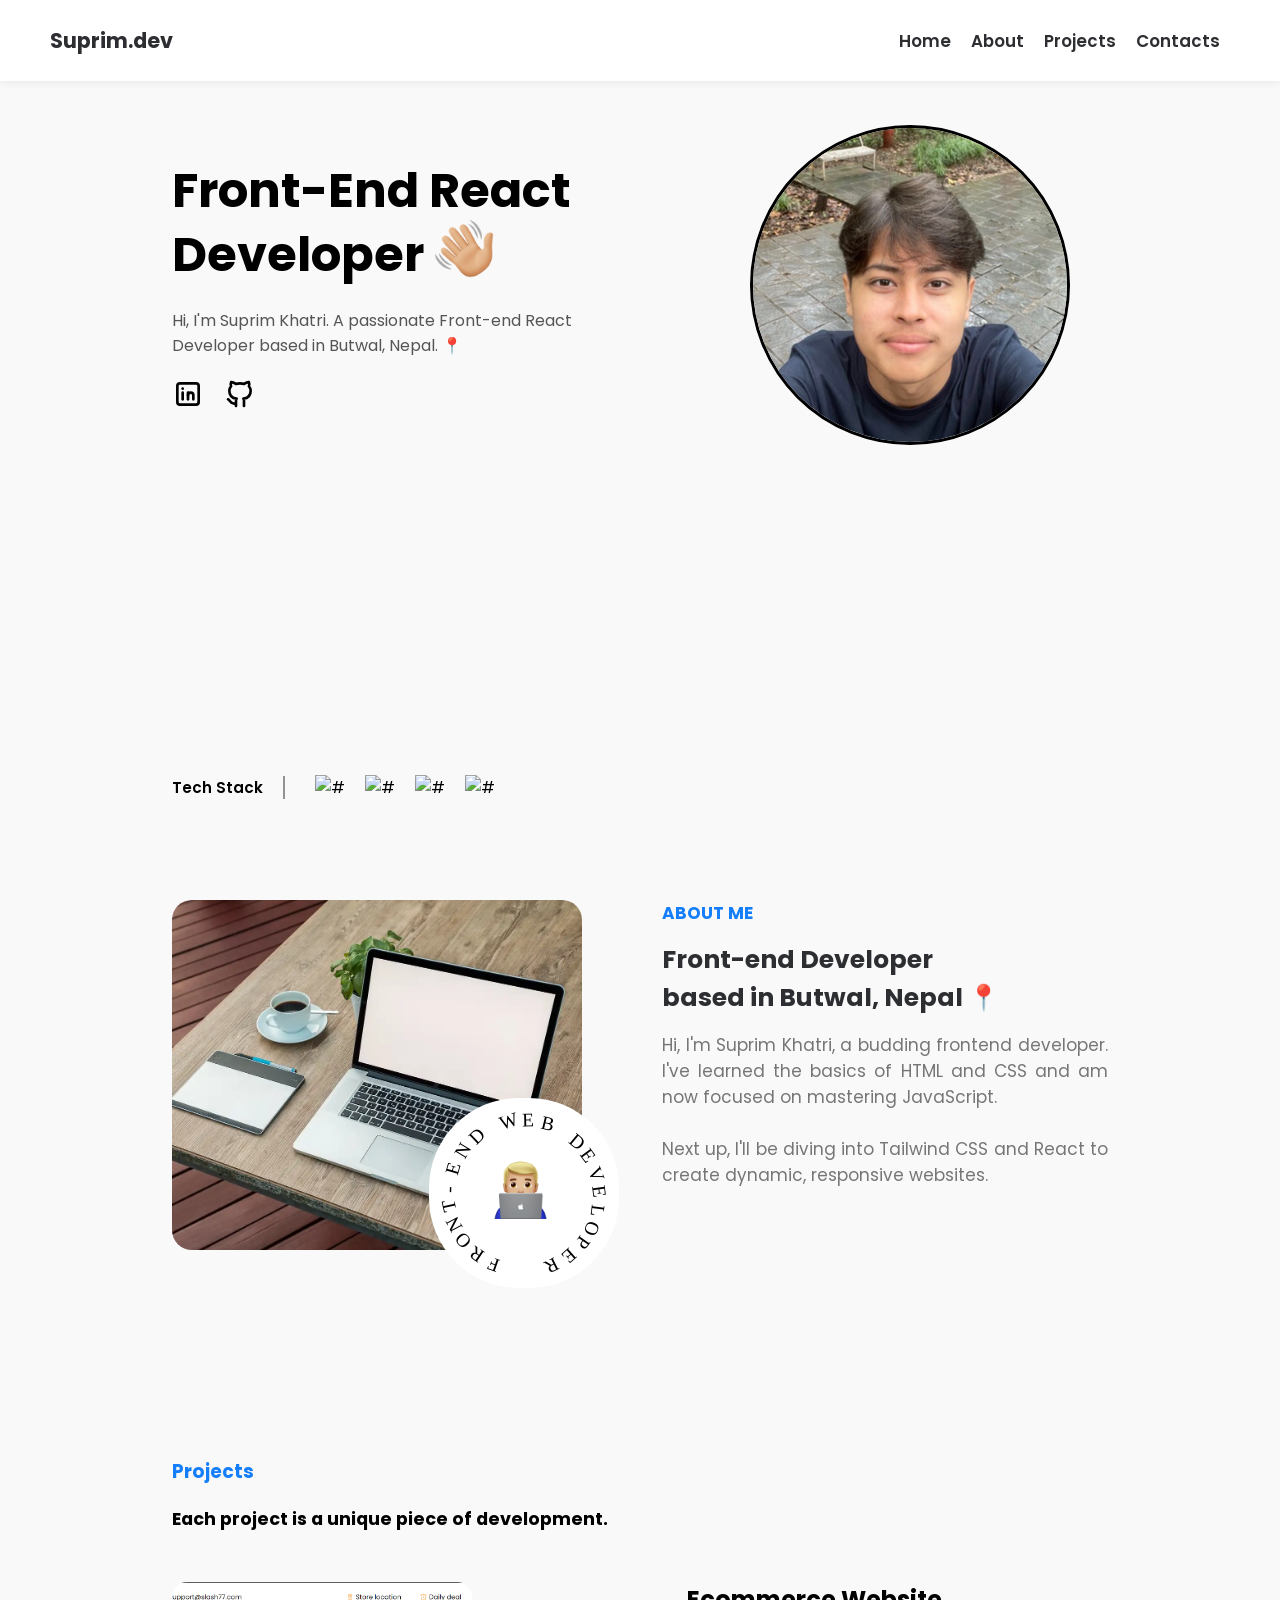
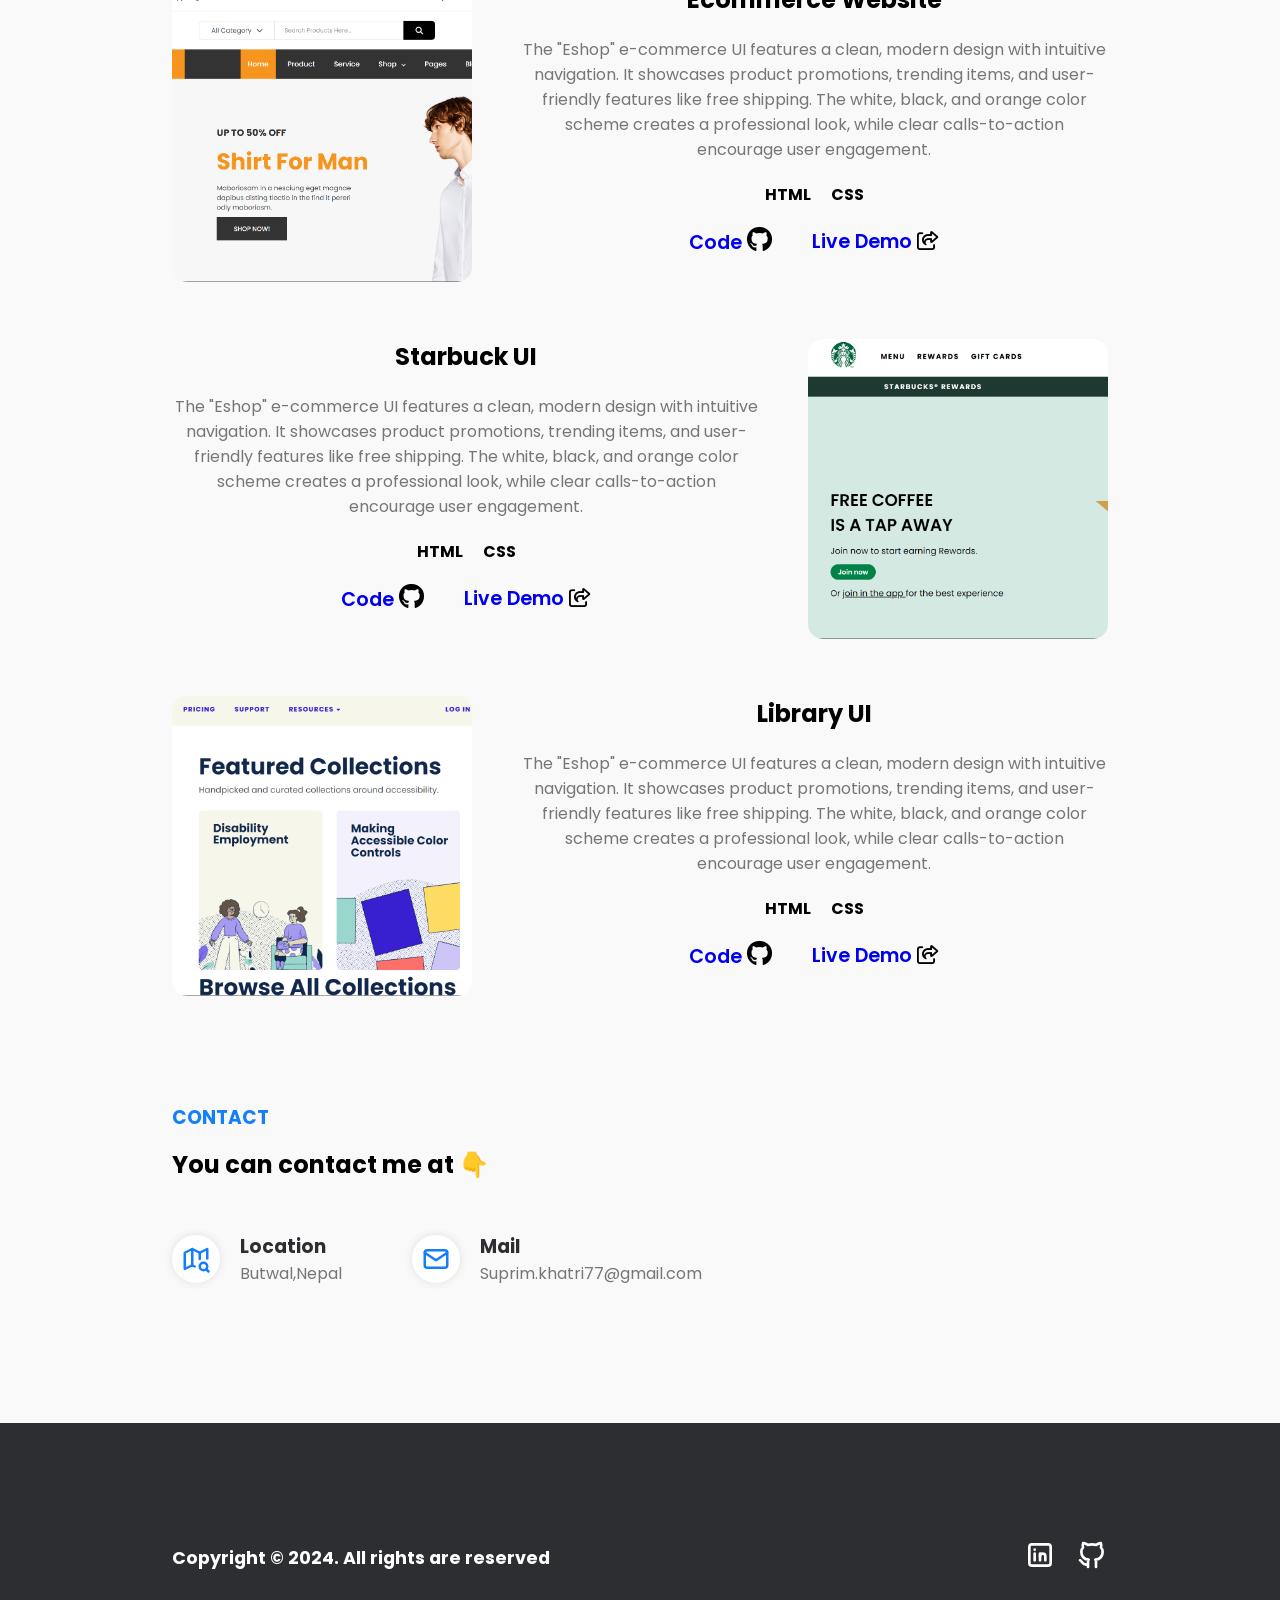
==== index.html @ e28377f9 "commit" ====
<!DOCTYPE html>
<html lang="en">
<head>
    <meta charset="UTF-8">
    <meta name="viewport" content="width=device-width, initial-scale=1.0">
    <title>Suprim Khatri | Frontend Developer</title>
    <link rel="stylesheet" href="style.css">
    <link rel="stylesheet" href="https://cdnjs.cloudflare.com/ajax/libs/font-awesome/6.6.0/css/all.min.css" integrity="sha512-Kc323vGBEqzTmouAECnVceyQqyqdsSiqLQISBL29aUW4U/M7pSPA/gEUZQqv1cwx4OnYxTxve5UMg5GT6L4JJg==" crossorigin="anonymous" referrerpolicy="no-referrer" />
</head>
<body>
    <div class="preloader">
        <div class="spinner"></div>
    </div>
    <!-- header section -->
    <header>
        <div class="header-content">
        <div class="left-side">
            <a href="#" class="logo">Suprim.dev</a>
        </div>
        <div class="right-side">
            <ul>
                <li><a href="#">Home</a></li>
                <li><a href="#about-sec">About</a></li>
                <li><a href="#projects">Projects</a></li>
                <li><a href="#">Contacts</a></li>
                <li><a href="#"><i class="fa-solid fa-bars menu-icon"></i></a></li>
            </ul>
        </div>
        </div>
    </header>
    <!-- hero section -->
     <section class="hero">
        <div class="container">
        <div class="hero-content">
        <div class="hero-left">
            <span>
            <h1>Front-End React <br> Developer <img src="images/waving.1bae5fcfb51082b5c2b4.png" alt="waving-hand" height="60px" width="60px"></h1>
            </span>
            <p>Hi, I'm Suprim Khatri. A passionate Front-end React Developer based in Butwal, Nepal. 📍</p>
            <div class="social-links">
                <ul>
                    <li><a href="https://www.linkedin.com/in/suprim-khatri77/" target="_blank"><svg xmlns="http://www.w3.org/2000/svg" width="32" height="32" viewBox="0 0 24 24" fill="none" stroke="currentColor" stroke-width="2" stroke-linecap="round" stroke-linejoin="round" class="tabler-icon tabler-icon-brand-linkedin"><path d="M4 4m0 2a2 2 0 0 1 2 -2h12a2 2 0 0 1 2 2v12a2 2 0 0 1 -2 2h-12a2 2 0 0 1 -2 -2z"></path><path d="M8 11l0 5"></path><path d="M8 8l0 .01"></path><path d="M12 16l0 -5"></path><path d="M16 16v-3a2 2 0 0 0 -4 0"></path></svg></a></li>
                    <li><a href="https://github.com/SuprimKhatri77" target="_blank"><svg xmlns="http://www.w3.org/2000/svg" width="32" height="32" viewBox="0 0 24 24" fill="none" stroke="currentColor" stroke-width="2" stroke-linecap="round" stroke-linejoin="round" class="tabler-icon tabler-icon-brand-github"><path d="M9 19c-4.3 1.4 -4.3 -2.5 -6 -3m12 5v-3.5c0 -1 .1 -1.4 -.5 -2c2.8 -.3 5.5 -1.4 5.5 -6a4.6 4.6 0 0 0 -1.3 -3.2a4.2 4.2 0 0 0 -.1 -3.2s-1.1 -.3 -3.5 1.3a12.3 12.3 0 0 0 -6.2 0c-2.4 -1.6 -3.5 -1.3 -3.5 -1.3a4.2 4.2 0 0 0 -.1 3.2a4.6 4.6 0 0 0 -1.3 3.2c0 4.6 2.7 5.7 5.5 6c-.6 .6 -.6 1.2 -.5 2v3.5"></path></svg></a></li>
                </ul>
            </div>
        </div>
        <p><img src="images/IMG_4698.PNG" alt="profile-image" height="320px" width="320px" class="profile-img"></p>
        </div>
        <div class="skills">
           <p>Tech Stack</p>
           <div class="tech-skills">
            <ul>
                <li><img src="https://skillicons.dev/icons?i=html,css" alt="#"></li>
                <li><img src="https://skillicons.dev/icons?i=js,ts" alt="#"></li>
                <li><img src="https://skillicons.dev/icons?i=react,next" alt="#"></li>
                <li><img src="https://skillicons.dev/icons?i=tailwind,scss" alt="#"></li>
            </ul>
           </div>
        </div>
        </div>
     </section>

     <!-- about me -->
      <section class="about-me" id="about-sec">
        <div class="container2">
            <div class="about-me-content">
        <div class="image-left">
            <img src="images/working-emoji.c5325f52b5be329995a5.png" alt="working-img" height="60px" width="60px" class="working-img">
            <img src="images/about-img.62b47e7f183d4b4e9feb.webp" alt="about" height="350px" width="410px" class="about-img">
            <span>
                <img src="images/text2.3d5aa6ba2d0632bb4e0572631c3f9dc2.svg" alt="text" height="190px" width="190px" class="text-img">
            </span>
        </div>
        <div class="text-left">
            <p class="text-about">About me</p>
            <h2 class="intro-head">Front-end Developer <br> based in Butwal, Nepal 📍</h2>
            <p class="about-me-para">Hi, I'm Suprim Khatri, a budding frontend developer. I've learned the basics of HTML and CSS and am now focused on mastering JavaScript.<br><br> Next up, I'll be diving into Tailwind CSS and React to create dynamic, responsive websites.</p>
        </div>
        </div>
        </div>
      </section>
<!-- projects section -->
      <section class="projects-section" id="projects">
        <div class="container">
            <h3 class="projects-head">Projects</h3>
            <p class="projects-head-desc">Each project is a unique piece of development.</p>
            <div class="project-container">
            <div class="project-content">
                <div class="project-image">
                    <img src="project-images/project1.png" alt="project1" height="300px" width="300px">
                </div>
                <div class="project-desc">
                    <h2>Ecommerce Website</h2>
                    <p>The "Eshop" e-commerce UI features a clean, modern design with intuitive navigation. It showcases product promotions, trending items, and user-friendly features like free shipping. The white, black, and orange color scheme creates a professional look, while clear calls-to-action encourage user engagement.</p>
                    <div class="made-with">
                        <ul>
                            <li>Html</li>
                            <li>Css</li>
                        </ul>
                    </div>

                    <div class="code-demo">
                        <ul>
                            <li><a href="https://github.com/SuprimKhatri77/Ecommerce-UI-Project" target="_blank">Code<i class="fa-brands fa-github"></i></a></li>
                            <li><a href="https://suprimkhatri77.github.io/Ecommerce-UI-Project/" target="_blank">Live Demo<i class="fa-regular fa-share-from-square share-icon"></i></a></li>
                        </ul>
                    </div>
                </div>
            </div>
            <div class="project-content">
                <div class="project-desc">
                    <h2>Starbuck UI</h2>
                    <p>The "Eshop" e-commerce UI features a clean, modern design with intuitive navigation. It showcases product promotions, trending items, and user-friendly features like free shipping. The white, black, and orange color scheme creates a professional look, while clear calls-to-action encourage user engagement.</p>
                    <div class="made-with">
                        <ul>
                            <li>Html</li>
                            <li>Css</li>
                        </ul>
                    </div>
                    
                    <div class="code-demo">
                        <ul>
                            <li><a href="https://github.com/SuprimKhatri77/Starbucks-clone" target="_blank">Code<i class="fa-brands fa-github"></i></a></li>
                            <li><a href="https://suprimkhatri77.github.io/Starbucks-clone/" target="_blank">Live Demo<i class="fa-regular fa-share-from-square share-icon"></i></a></li>
                        </ul>
                    </div>
                </div>
                <div class="project-image">
                    <img src="project-images/project2.png" alt="project1" height="300px" width="300px" style="object-position: left;">
                </div>
            </div>
            <div class="project-content">
                <div class="project-image">
                    <img src="project-images/project3.png" alt="project1" height="300px" width="300px">
                </div>
                <div class="project-desc">
                    <h2>Library UI</h2>
                    <p>The "Eshop" e-commerce UI features a clean, modern design with intuitive navigation. It showcases product promotions, trending items, and user-friendly features like free shipping. The white, black, and orange color scheme creates a professional look, while clear calls-to-action encourage user engagement.</p>
                    <div class="made-with">
                        <ul>
                            <li>Html</li>
                            <li>Css</li>
                        </ul>
                    </div>

                    <div class="code-demo">
                        <ul>
                            <li><a href="https://github.com/SuprimKhatri77/Project-Library--Using-HTML-and-CSS-only" target="_blank">Code<i class="fa-brands fa-github"></i></a></li>
                            <li><a href="https://suprimkhatri77.github.io/Project-Library--Using-HTML-and-CSS-only/" target="_blank">Live Demo<i class="fa-regular fa-share-from-square share-icon"></i></a></li>
                        </ul>
                    </div>
                </div>
            </div>
            </div>
        </div>
      </section>
      <!-- contact section -->
       <section class="contact-section">
        <div class="container contact-container">
            <h3 style="color: #147efb; padding-bottom: 15px;">CONTACT</h3>
            <p>You can contact me at 👇</p>
            <div class="contact-options">
                <div class="location-side">
                    <span>
                    <svg xmlns="http://www.w3.org/2000/svg" width="30" height="30" viewBox="0 0 24 24" fill="none" stroke="#147efb" stroke-width="2" stroke-linecap="round" stroke-linejoin="round" class="tabler-icon tabler-icon-map-search"><path d="M11 18l-2 -1l-6 3v-13l6 -3l6 3l6 -3v7.5"></path><path d="M9 4v13"></path><path d="M15 7v5"></path><path d="M18 18m-3 0a3 3 0 1 0 6 0a3 3 0 1 0 -6 0"></path><path d="M20.2 20.2l1.8 1.8"></path></svg>
                    </span>
                    <div class="location-desc">
                        <h3 style="color:#2d2e32">Location</h3>
                        <p class="location">Butwal,Nepal</p>
                    </div>
                </div>
                <div class="mail-side">
                    <span>
                    <svg xmlns="http://www.w3.org/2000/svg" width="30" height="30" viewBox="0 0 24 24" fill="none" stroke="#147efb" stroke-width="2" stroke-linecap="round" stroke-linejoin="round" class="tabler-icon tabler-icon-mail"><path d="M3 7a2 2 0 0 1 2 -2h14a2 2 0 0 1 2 2v10a2 2 0 0 1 -2 2h-14a2 2 0 0 1 -2 -2v-10z"></path><path d="M3 7l9 6l9 -6"></path></svg>
                    </span>
                    <div class="mail-desc">
                        <h3 style="color:#2d2e32">Mail</h3>
                        <p class="mail">Suprim.khatri77@gmail.com</p>
                    </div>
                </div>
            </div>
        </div>
       </section>
       <!-- footer -->
        <footer>
            <div class="conatiner3">
                <div class="footer-container">
            <div class="left-footer">
                Copyright © 2024. All rights are reserved
            </div>
            <div class="right-footer">
                <ul>
                    <li><a href="https://www.linkedin.com/in/suprim-khatri77/" target="_blank"><svg xmlns="http://www.w3.org/2000/svg" width="32" height="32" viewBox="0 0 24 24" fill="none" stroke="white" stroke-width="2" stroke-linecap="round" stroke-linejoin="round" class="tabler-icon tabler-icon-brand-linkedin"><path d="M4 4m0 2a2 2 0 0 1 2 -2h12a2 2 0 0 1 2 2v12a2 2 0 0 1 -2 2h-12a2 2 0 0 1 -2 -2z"></path><path d="M8 11l0 5"></path><path d="M8 8l0 .01"></path><path d="M12 16l0 -5"></path><path d="M16 16v-3a2 2 0 0 0 -4 0"></path></svg></a></li>
                    <li><a href="https://github.com/SuprimKhatri77" target="_blank"><svg xmlns="http://www.w3.org/2000/svg" width="32" height="32" viewBox="0 0 24 24" fill="none" stroke="white" stroke-width="2" stroke-linecap="round" stroke-linejoin="round" class="tabler-icon tabler-icon-brand-github"><path d="M9 19c-4.3 1.4 -4.3 -2.5 -6 -3m12 5v-3.5c0 -1 .1 -1.4 -.5 -2c2.8 -.3 5.5 -1.4 5.5 -6a4.6 4.6 0 0 0 -1.3 -3.2a4.2 4.2 0 0 0 -.1 -3.2s-1.1 -.3 -3.5 1.3a12.3 12.3 0 0 0 -6.2 0c-2.4 -1.6 -3.5 -1.3 -3.5 -1.3a4.2 4.2 0 0 0 -.1 3.2a4.6 4.6 0 0 0 -1.3 3.2c0 4.6 2.7 5.7 5.5 6c-.6 .6 -.6 1.2 -.5 2v3.5"></path></svg></a></li>
                </ul>
            </div>
            </div>
            </div>
        </footer>
</body>
</html>
---- style.css ----
@import url('https://fonts.googleapis.com/css2?family=Poppins:ital,wght@0,100;0,200;0,300;0,400;0,500;0,600;0,700;0,800;0,900;1,100;1,200;1,300;1,400;1,500;1,600;1,700;1,800;1,900&display=swap');

*{
    margin: 0;
    padding: 0;
    box-sizing: border-box;
}

body{
    font-family: 'Poppins',sans-serif;
    background-color: #f9f9f9;
}
html{
    scroll-behavior: smooth;
}
::-webkit-scrollbar{
    background:lightgrey;
    width:10px;
    /* border-radius: 100px; */
}
::-webkit-scrollbar-thumb{
    background:linear-gradient(#FFFFFF,#6284FF,#FF0000);
    width:5px;
    border-radius: 100px;
}
ul{
    list-style: none;
}

a{
    text-decoration: none;
}
svg , i {
    color:black;
}
/* preloader */
.preloader {
    position: fixed;
    top: 0;
    left: 0;
    width: 100%;
    height: 100%;
    background-color: #f3f3f3;
    display: flex;
    justify-content: center;
    align-items: center;
    z-index: 999999999;
    animation: fadeOut 1s ease 2s forwards;
}

.spinner {
    width: 50px;
    height: 50px;
    border: 5px solid #333;
    border-top: 5px solid #007bff;
    border-radius: 50%;
    animation: spin 1s linear infinite;
}

@keyframes spin {
    0% { transform: rotate(0deg); }
    100% {
         transform: rotate(360deg); 
        }
}

@keyframes fadeOut {
    0% {
         opacity: 1; 
        }
    100% { 
        opacity: 0;
        visibility: hidden; 
    }
}

/* header section */
header{
    width: 100%;
    background-color: #fff;
    box-shadow: 0 0 10px rgba(0, 0, 0, .09);
    position: fixed;
    top:0;
    left:0;
    right:0;
    z-index: 100;
}
.header-content{
    max-width: 1300px;
    width:100%;
    margin: 0 auto;
    display:flex;
    justify-content: space-between;
    align-items: center;
    padding:25px 40px 25px 50px;
}
.left-side .logo{
    font-size: 1.3rem;
    font-weight: 700;
    color:#2d2e32;
}
.right-side ul{
    display: flex;
    gap:20px;
}
.right-side ul li{
    position: relative;
}
.right-side ul li a{
    color:#2d2e32;
    font-size: 1.05rem;
    font-weight: 600;
}

.right-side ul li a::after{
    content: '';
    height:2.5px;
    width:0;
    position: absolute;
    background-color: #28a745;
    bottom:-7px;
    left:50%;
    border-radius: 1000px;
    /* transform-origin: bottom right; */
    transition: width 0.3s ease, left 0.3s ease;
}

.right-side ul li a:hover::after{
    width:100%;
    left:0;
}
.menu-icon{
    font-size: 1.2rem;
    display: none !important;
}

/* hero section */
.container{
    max-width: 1000px;
    margin: 0 auto;
    padding: 0 2rem;
    /* background-color: red; */
    min-height: 100vh;
    position: relative;
}
.hero{
    background-color:#f9f9f9;
}
.hero-content{
    display: flex;
    align-items: center;
    min-height: 36rem;
    gap:8rem;
}
.hero-left{
    display: flex;
    flex-direction: column;
    gap:20px;
}
.hero-left span{
    display: flex;
}
.hero-left h1{
    font-size: 3rem;
    line-height: 4rem;
}
.hero-left img{
    vertical-align: middle;
    position: relative;
    top:-10px;
}
.hero-left p{
    max-width: 450px;
    color:#555;
}
.social-links ul{
    display: flex;
    gap:20px;
}
.social-links ul li a svg{
    transition: all 0.3s ease-in-out;
}

.social-links ul li a:visited{
    color:black;
}

.social-links ul li a svg:hover{
    scale: 1.3;
}
.profile-img{
    border-radius:200px;
    object-fit: cover;
    object-position: center;
    border:3px solid black;
    animation: morph 8s ease-in-out infinite;
    transition: all 1s ease-in-out;
}
@keyframes morph{
0% {
    border-radius: 60% 40% 30% 70% / 60% 30% 70% 40%;
}
50% {
    border-radius: 30% 60% 70% 40% / 50% 60% 30% 60%;
}
100% {
    border-radius: 60% 40% 30% 70% / 60% 30% 70% 40%;
}
}

/* media queries for hero section */
@media (max-width:920px){
    .hero-content{
        flex-direction: column;
        min-height:55rem;
        justify-content: center;
        gap:20px;
        align-items: center;
    }
    .profile-img{
        order: -100;
    }
    .hero-left{
        text-align: center;
        order: 10;
        align-items: center;
    }
    .skills{
        flex-direction: column;
        align-items: center;
        position:  relative !important;
    }

    .skills > p{
        border-right:none !important;
        border-bottom: 2px solid rgba(45, 46, 50, .5);
        padding-right: 0 !important;
        padding-bottom:  10px;
    }

    .tech-skills img {
        align-self: center;
    }
}
@media(max-width:860px){
    .right-side ul li:nth-child(1),.right-side ul li:nth-child(2),.right-side ul li:nth-child(3),.right-side ul li:nth-child(4){
        display: none;
    }
    .right-side ul li i{
        display: flex !important;
    }
}
@media(max-width:400px){
    .profile-img{
        height: 280px;
        width: 280px;
    }
    .hero-left  h1{
        font-size: 2.5rem;
    }
}
@media(max-width:350px){
    .profile-img{
        height: 240px;
        width: 240px;
    }
    .hero-left  h1{
        font-size: 2rem;
    }
}
@media(max-width:350px){
    .profile-img{
        height: 200px;
        width: 200px;
    }
    .hero-left  h1{
        font-size: 1.5rem;
        line-height: 2rem;
    }
}
/* tech stack */
.skills{
    position: absolute;
    bottom:0;
    display: flex;
    align-items: center;
    flex-wrap: wrap;
    gap:30px;
    margin-bottom: 100px;
}
.skills > p{
    font-size:0.95rem;
    font-weight: 600;
    border-right: 2px solid rgba(45, 46, 50, .5);
    padding-right:20px;
    white-space: nowrap;
}
.tech-skills ul{
    display: flex;
    flex-wrap: wrap;
    align-items: center;
    justify-content: center;
    gap:20px;
}
.tech-skills ul li {
    cursor: pointer;
}
.tech-skills ul li img{
    transition:all 0.3s ease-in-out ;
}

.tech-skills ul li img:hover{
    transform: translateY(-15px);
}

/* about me */
.container2{
    max-width: 1000px;
    margin: 0 auto;
    padding: 0 2rem;
    /* background-color: red; */
    /* min-height: 100vh; */
    position: relative;
    padding-bottom: 200px;
}
.about-me-content{
    display: flex;
    gap:80px;
}

.image-left{
    position: relative;
    /* background-color: red; */
}

.working-img{
    position: absolute;
    right:32px;
    bottom:38px;
    z-index: 10;
}

.about-img{
    border-radius: 20px;
    object-fit: cover;
    object-position: right center;
}

.text-img{
    position: absolute;
    right:-37px;
    bottom: -31px;
    background-color: white;
    border-radius: 90px;
    animation: rotate 9s linear infinite;
}

@keyframes rotate{
    to{
        transform: rotate(360deg);
    }
}
.text-left{
    display: flex;
    flex-direction: column;
    gap:15px;
}
.text-about{
    color:#147efb;
    font-size: 17px;
    font-weight: 650;
    text-transform: uppercase;
}

.intro-head{
    color:#2d2e32;
    font-size: 25px;
}

.about-me-para{
    font-size: 17px;
    color:#767676;
    text-align: justify;
}

@media (max-width:895px){
    .about-me-content{
        flex-direction: column;
        align-items: center;
    }

    .text-img{
        left:266px;
    }

    .working-img{
        left:328px;
    }
    .text-left{
        align-items: center;
    }
    .about-me-para{
        text-align: center;
    }
    .intro-head{
        text-align: center;
    }
}

@media(max-width:465px){
    .about-img{
        height: 250px;
        width: 370px;
        flex-shrink: 4;
    }
    .working-img{
      display: none !important;
      right:40000rem;
    }
    .text-img{
        display: none !important;
    }
    .intro-head{
        text-align: center;
    }
}

@media(max-width:415px){
    .about-img{
        height: 300px;
        width: 300px;
    }
    .intro-head{
        text-align: center;
    }
}
@media(max-width:315px){
    .about-img{
        height: 250px;
        width: 250px;
    }
    .intro-head{
        text-align: center;
    }
}
@media(max-width:255px){
    .about-img{
        height: 200px;
        width: 200px;
    }
}

/* projects section */
.project-conatiner{
    display: flex;
    flex-direction: column;
}
.project-content{
    display: flex;
    gap:3rem;
    margin-block: 50px;
}
.projects-head{
    color:#147efb;
}

.projects-head-desc{
    font-weight: 650;
    padding-top: 20px;
    font-size: 1.1rem;
}
.project-image img{
    object-fit: cover;
    object-position: center;
    border-radius: 15px;
}

.project-desc{
    display: flex;
    flex-direction: column;
    align-items: center;
    gap:20px;
}
.project-desc > p{
    text-align: center;
    color:#767676;
}
.project-desc > h2{
    text-align: center;
}

.made-with ul{
    display: flex;
    gap:20px;
    font-weight: 650;
    text-transform: uppercase;
}

.code-demo ul{
    display: flex;
    gap: 40px;
}

.code-demo ul li a:visited{
    color:black;
}

.code-demo ul li{
    font-size:1.2rem;
    font-weight: 600;
}

.code-demo ul li a i{
    /* margin-right: 20px; */
    padding-left: 5px;
    font-size:1.6rem;
}
.code-demo ul li a .share-icon{
    font-size: 1.2rem;
}

@media (max-width:800px){
    .project-content{
        flex-direction: column;
        align-items: center;
    }
    .projects-head,.projects-head-desc{
        text-align: center;
    }
    .project-image{
        order: -1;
    }
}

@media (max-width:360px){
    .project-image > img{
        height: 250px !important;
        width: 250px !important;
    }
}
@media (max-width:315px){
    .project-image > img{
        height: 200px !important;
        width: 200px !important;
    }
}
@media (max-width:215px){
    .project-image > img{
        height: 150px !important;
        width: 150px !important;
    }
}

@media (max-width:325px){
    .code-demo ul{
        flex-direction: column;
        align-items: center;
        gap:30px;
    }
}

/* contact section */
.contact-container{
    margin-top: 100px;
    min-height: 30vh;
}
.contact-container > p{
    font-size:1.5rem;
    font-weight: 650;
}
.contact-options{
    margin-top: 50px;
    display:flex;
    gap:70px;
}


.location-side, .mail-side{
    display: flex;
    align-items: center;
    gap:20px;
}
.location-side > span, .mail-side > span{
    background-color:#fff ;
    box-shadow: 0 0 10px rgba(0, 0, 0, .1);
    border-radius: 50%;
    height:3rem;
    width:3rem;
    justify-content: center;
    display: flex;
    align-items: center;
}
.location, .mail{
    color:#767676;
    transition: color 0.3s ease-in-out;
    cursor: pointer;
}
.location:hover, .mail:hover{
    color: #147efb;
}
@media (max-width:750px){
    .contact-container > h3 , .contact-container >p{
        text-align: center;
    }
    .contact-options{
        flex-direction: column;
    }
    .location-side,.mail-side{
       flex-direction: column;
       text-align: center;
    }
}

/* footer */
footer{
    background-color: #2d2e32;
}

.footer-container{
    max-width: 1000px;
    margin: 0 auto;
    padding: 0 2rem;
    min-height: 30vh;
    margin-top: 50px;
    display: flex;
    justify-content: space-between;
    align-items: center;
    color:white;
}
.left-footer{
    font-weight: 650;
    font-size: 1.1rem;
}
.right-footer ul{
    display: flex;
    align-items: center;
    gap:20px;
}

.right-footer ul li a svg {
    transition: transform 0.3s ease-in-out;
}
.right-footer ul li a svg:hover {
    transform: scale(1.5);
}

@media(max-width:615px){
    .footer-container{
        flex-direction: column;
        justify-content: center;
        gap:40px;
        text-align: center;
    }
}
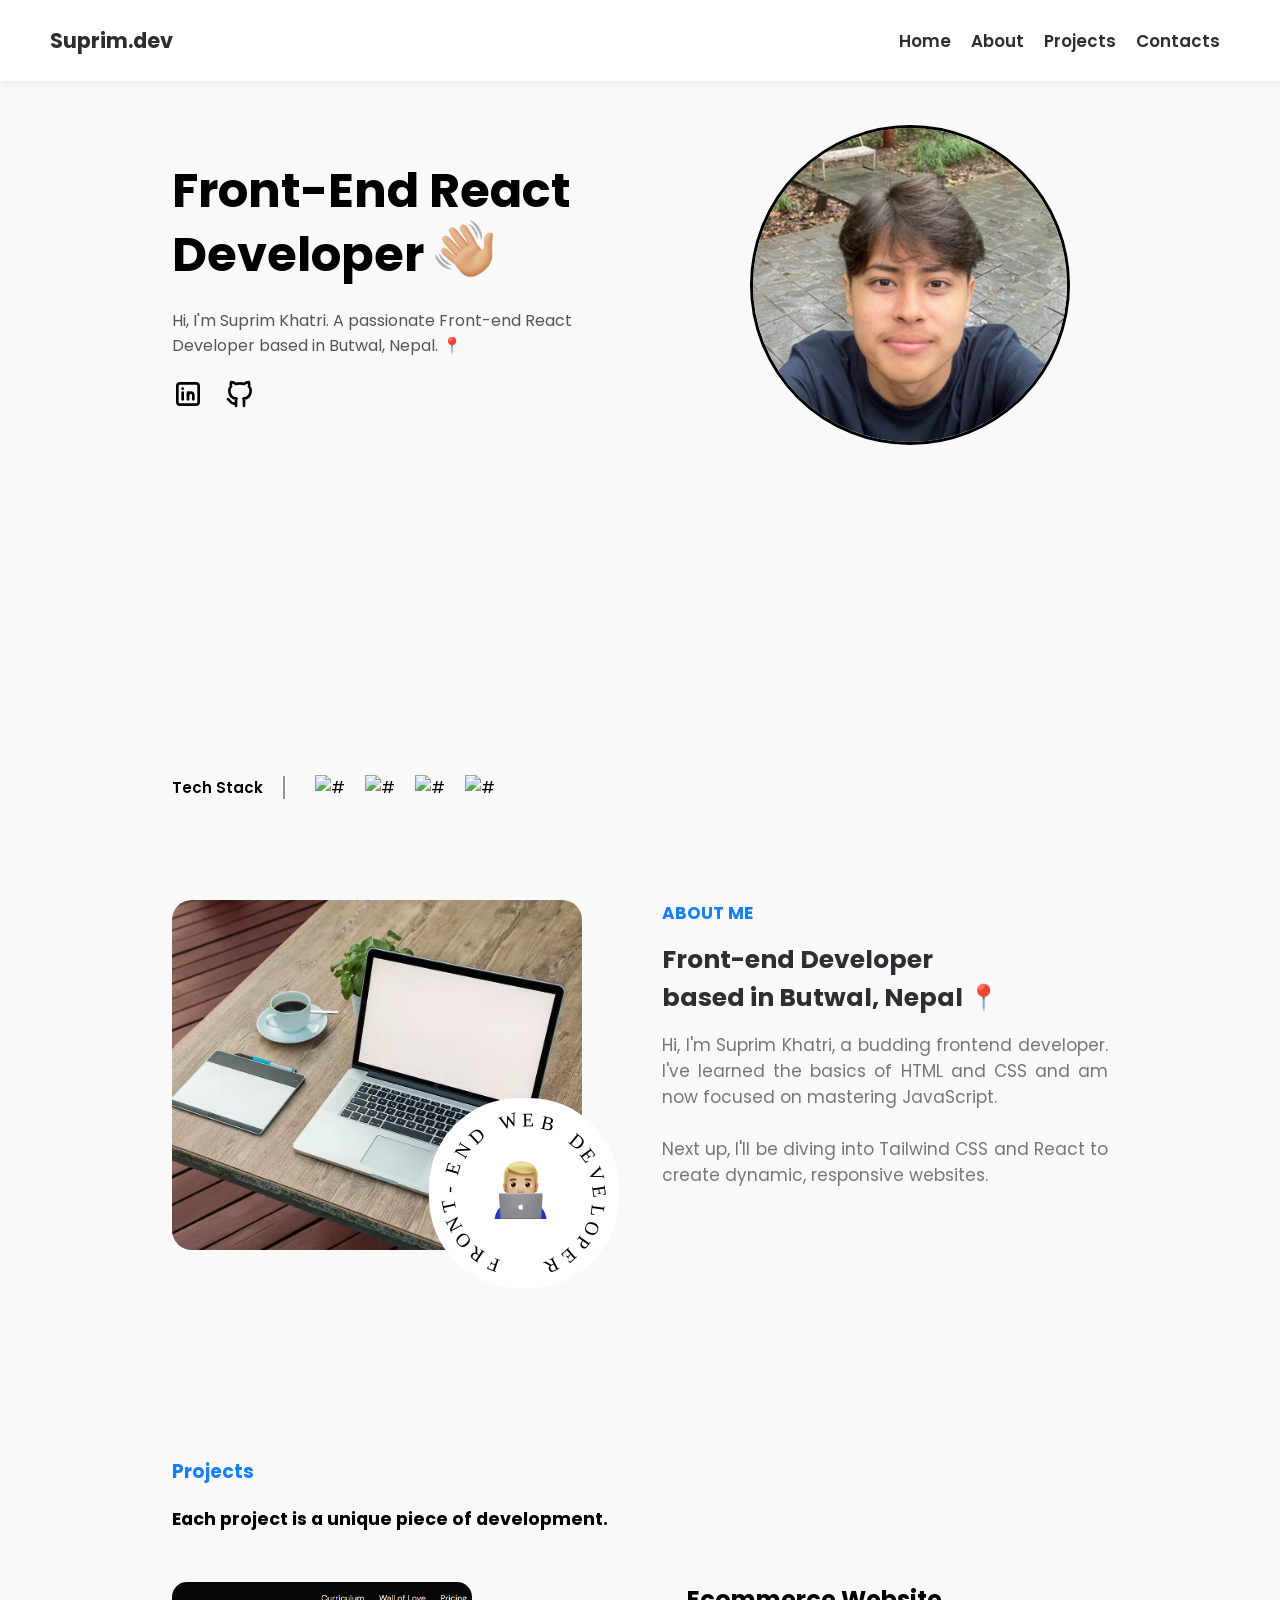
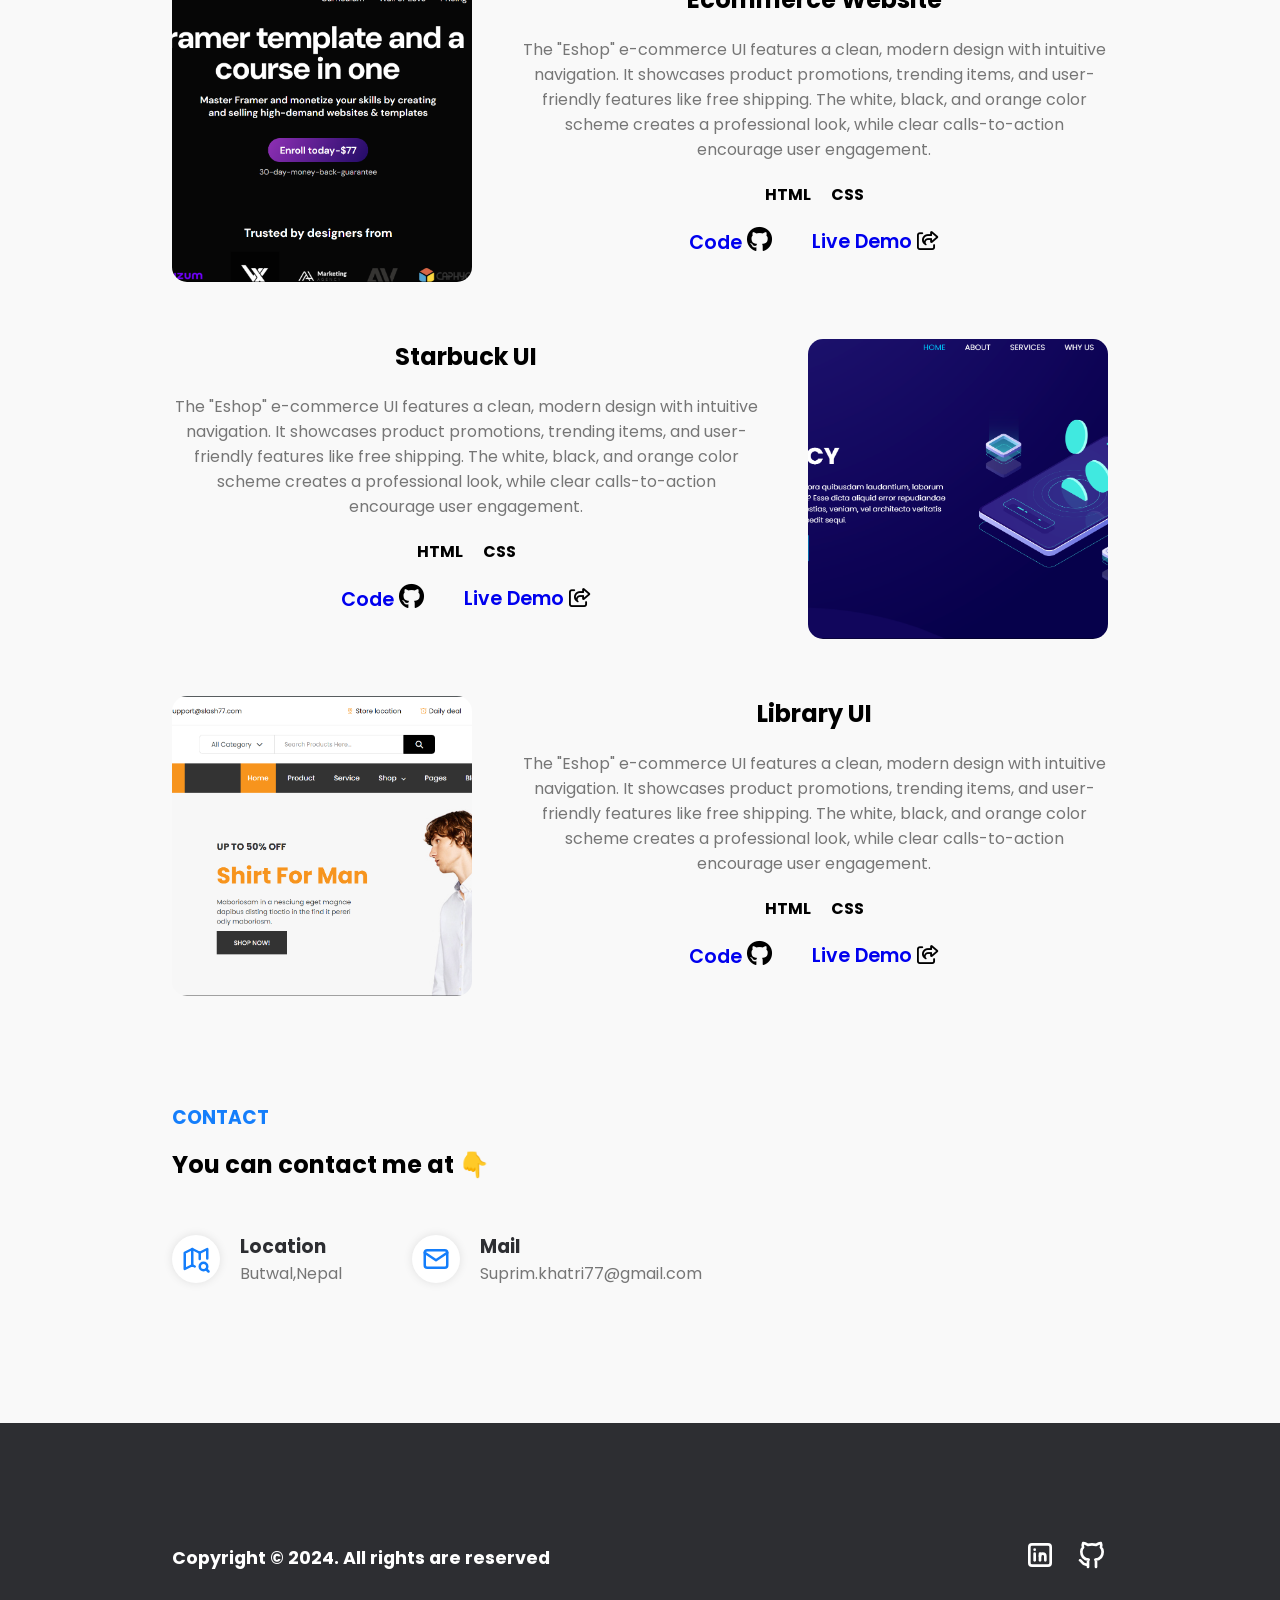
==== commit 3e6fb3eb: "new projects" ====
--- a/index.html
+++ b/index.html
@@ -1,201 +1,484 @@
 <!DOCTYPE html>
 <html lang="en">
-<head>
-    <meta charset="UTF-8">
-    <meta name="viewport" content="width=device-width, initial-scale=1.0">
+  <head>
+    <meta charset="UTF-8" />
+    <meta name="viewport" content="width=device-width, initial-scale=1.0" />
     <title>Suprim Khatri | Frontend Developer</title>
-    <link rel="stylesheet" href="style.css">
-    <link rel="stylesheet" href="https://cdnjs.cloudflare.com/ajax/libs/font-awesome/6.6.0/css/all.min.css" integrity="sha512-Kc323vGBEqzTmouAECnVceyQqyqdsSiqLQISBL29aUW4U/M7pSPA/gEUZQqv1cwx4OnYxTxve5UMg5GT6L4JJg==" crossorigin="anonymous" referrerpolicy="no-referrer" />
-</head>
-<body>
-    <div class="preloader">
+    <link rel="stylesheet" href="style.css" />
+    <link
+      rel="stylesheet"
+      href="https://cdnjs.cloudflare.com/ajax/libs/font-awesome/6.6.0/css/all.min.css"
+      integrity="sha512-Kc323vGBEqzTmouAECnVceyQqyqdsSiqLQISBL29aUW4U/M7pSPA/gEUZQqv1cwx4OnYxTxve5UMg5GT6L4JJg=="
+      crossorigin="anonymous"
+      referrerpolicy="no-referrer"
+    />
+  </head>
+  <body>
+    <!-- <div class="preloader">
         <div class="spinner"></div>
-    </div>
+    </div> -->
     <!-- header section -->
     <header>
-        <div class="header-content">
+      <ul class="sidebar">
+        <li onclick="hideSideBar();">
+          <svg
+            xmlns="http://www.w3.org/2000/svg"
+            height="28px"
+            viewBox="0 -960 960 960"
+            width="28px"
+            fill="#000"
+          >
+            <path
+              d="m256-200-56-56 224-224-224-224 56-56 224 224 224-224 56 56-224 224 224 224-56 56-224-224-224 224Z"
+            />
+          </svg>
+        </li>
+        <li><a href="#">Home</a></li>
+        <li><a href="#about-sec">About</a></li>
+        <li><a href="#projects">Projects</a></li>
+        <li><a href="#contact">Contacts</a></li>
+      </ul>
+      <div class="header-content">
         <div class="left-side">
-            <a href="#" class="logo">Suprim.dev</a>
+          <a href="#" class="logo">Suprim.dev</a>
         </div>
         <div class="right-side">
-            <ul>
-                <li><a href="#">Home</a></li>
-                <li><a href="#about-sec">About</a></li>
-                <li><a href="#projects">Projects</a></li>
-                <li><a href="#">Contacts</a></li>
-                <li><a href="#"><i class="fa-solid fa-bars menu-icon"></i></a></li>
-            </ul>
-        </div>
-        </div>
+          <ul>
+            <li><a href="#">Home</a></li>
+            <li><a href="#about-sec">About</a></li>
+            <li><a href="#projects">Projects</a></li>
+            <li><a href="#contact">Contacts</a></li>
+            <li onclick="showSideBar();">
+              <i class="fa-solid fa-bars menu-icon"></i>
+            </li>
+          </ul>
+        </div>
+      </div>
     </header>
     <!-- hero section -->
-     <section class="hero">
-        <div class="container">
+    <section class="hero">
+      <div class="container">
         <div class="hero-content">
-        <div class="hero-left">
+          <div class="hero-left">
             <span>
-            <h1>Front-End React <br> Developer <img src="images/waving.1bae5fcfb51082b5c2b4.png" alt="waving-hand" height="60px" width="60px"></h1>
+              <h1>
+                Front-End React <br />
+                Developer
+                <img
+                  src="images/waving.1bae5fcfb51082b5c2b4.png"
+                  alt="waving-hand"
+                  height="60px"
+                  width="60px"
+                />
+              </h1>
             </span>
-            <p>Hi, I'm Suprim Khatri. A passionate Front-end React Developer based in Butwal, Nepal. 📍</p>
+            <p>
+              Hi, I'm Suprim Khatri. A passionate Front-end React Developer
+              based in Butwal, Nepal. 📍
+            </p>
             <div class="social-links">
-                <ul>
-                    <li><a href="https://www.linkedin.com/in/suprim-khatri77/" target="_blank"><svg xmlns="http://www.w3.org/2000/svg" width="32" height="32" viewBox="0 0 24 24" fill="none" stroke="currentColor" stroke-width="2" stroke-linecap="round" stroke-linejoin="round" class="tabler-icon tabler-icon-brand-linkedin"><path d="M4 4m0 2a2 2 0 0 1 2 -2h12a2 2 0 0 1 2 2v12a2 2 0 0 1 -2 2h-12a2 2 0 0 1 -2 -2z"></path><path d="M8 11l0 5"></path><path d="M8 8l0 .01"></path><path d="M12 16l0 -5"></path><path d="M16 16v-3a2 2 0 0 0 -4 0"></path></svg></a></li>
-                    <li><a href="https://github.com/SuprimKhatri77" target="_blank"><svg xmlns="http://www.w3.org/2000/svg" width="32" height="32" viewBox="0 0 24 24" fill="none" stroke="currentColor" stroke-width="2" stroke-linecap="round" stroke-linejoin="round" class="tabler-icon tabler-icon-brand-github"><path d="M9 19c-4.3 1.4 -4.3 -2.5 -6 -3m12 5v-3.5c0 -1 .1 -1.4 -.5 -2c2.8 -.3 5.5 -1.4 5.5 -6a4.6 4.6 0 0 0 -1.3 -3.2a4.2 4.2 0 0 0 -.1 -3.2s-1.1 -.3 -3.5 1.3a12.3 12.3 0 0 0 -6.2 0c-2.4 -1.6 -3.5 -1.3 -3.5 -1.3a4.2 4.2 0 0 0 -.1 3.2a4.6 4.6 0 0 0 -1.3 3.2c0 4.6 2.7 5.7 5.5 6c-.6 .6 -.6 1.2 -.5 2v3.5"></path></svg></a></li>
-                </ul>
-            </div>
-        </div>
-        <p><img src="images/IMG_4698.PNG" alt="profile-image" height="320px" width="320px" class="profile-img"></p>
+              <ul>
+                <li>
+                  <a
+                    href="https://www.linkedin.com/in/suprim-khatri77/"
+                    target="_blank"
+                    ><svg
+                      xmlns="http://www.w3.org/2000/svg"
+                      width="32"
+                      height="32"
+                      viewBox="0 0 24 24"
+                      fill="none"
+                      stroke="currentColor"
+                      stroke-width="2"
+                      stroke-linecap="round"
+                      stroke-linejoin="round"
+                      class="tabler-icon tabler-icon-brand-linkedin"
+                    >
+                      <path
+                        d="M4 4m0 2a2 2 0 0 1 2 -2h12a2 2 0 0 1 2 2v12a2 2 0 0 1 -2 2h-12a2 2 0 0 1 -2 -2z"
+                      ></path>
+                      <path d="M8 11l0 5"></path>
+                      <path d="M8 8l0 .01"></path>
+                      <path d="M12 16l0 -5"></path>
+                      <path d="M16 16v-3a2 2 0 0 0 -4 0"></path></svg
+                  ></a>
+                </li>
+                <li>
+                  <a href="https://github.com/SuprimKhatri77" target="_blank"
+                    ><svg
+                      xmlns="http://www.w3.org/2000/svg"
+                      width="32"
+                      height="32"
+                      viewBox="0 0 24 24"
+                      fill="none"
+                      stroke="currentColor"
+                      stroke-width="2"
+                      stroke-linecap="round"
+                      stroke-linejoin="round"
+                      class="tabler-icon tabler-icon-brand-github"
+                    >
+                      <path
+                        d="M9 19c-4.3 1.4 -4.3 -2.5 -6 -3m12 5v-3.5c0 -1 .1 -1.4 -.5 -2c2.8 -.3 5.5 -1.4 5.5 -6a4.6 4.6 0 0 0 -1.3 -3.2a4.2 4.2 0 0 0 -.1 -3.2s-1.1 -.3 -3.5 1.3a12.3 12.3 0 0 0 -6.2 0c-2.4 -1.6 -3.5 -1.3 -3.5 -1.3a4.2 4.2 0 0 0 -.1 3.2a4.6 4.6 0 0 0 -1.3 3.2c0 4.6 2.7 5.7 5.5 6c-.6 .6 -.6 1.2 -.5 2v3.5"
+                      ></path></svg
+                  ></a>
+                </li>
+              </ul>
+            </div>
+          </div>
+          <p>
+            <img
+              src="images/IMG_4698.PNG"
+              alt="profile-image"
+              height="320px"
+              width="320px"
+              class="profile-img"
+            />
+          </p>
         </div>
         <div class="skills">
-           <p>Tech Stack</p>
-           <div class="tech-skills">
+          <p>Tech Stack</p>
+          <div class="tech-skills">
             <ul>
-                <li><img src="https://skillicons.dev/icons?i=html,css" alt="#"></li>
-                <li><img src="https://skillicons.dev/icons?i=js,ts" alt="#"></li>
-                <li><img src="https://skillicons.dev/icons?i=react,next" alt="#"></li>
-                <li><img src="https://skillicons.dev/icons?i=tailwind,scss" alt="#"></li>
+              <li>
+                <img src="https://skillicons.dev/icons?i=html,css" alt="#" />
+              </li>
+              <li>
+                <img src="https://skillicons.dev/icons?i=js,ts" alt="#" />
+              </li>
+              <li>
+                <img src="https://skillicons.dev/icons?i=react,next" alt="#" />
+              </li>
+              <li>
+                <img
+                  src="https://skillicons.dev/icons?i=tailwind,scss"
+                  alt="#"
+                />
+              </li>
             </ul>
-           </div>
-        </div>
-        </div>
-     </section>
+          </div>
+        </div>
+      </div>
+    </section>
 
-     <!-- about me -->
-      <section class="about-me" id="about-sec">
-        <div class="container2">
-            <div class="about-me-content">
-        <div class="image-left">
-            <img src="images/working-emoji.c5325f52b5be329995a5.png" alt="working-img" height="60px" width="60px" class="working-img">
-            <img src="images/about-img.62b47e7f183d4b4e9feb.webp" alt="about" height="350px" width="410px" class="about-img">
+    <!-- about me -->
+    <section class="about-me" id="about-sec">
+      <div class="container2">
+        <div class="about-me-content">
+          <div class="image-left">
+            <img
+              src="images/working-emoji.c5325f52b5be329995a5.png"
+              alt="working-img"
+              height="60px"
+              width="60px"
+              class="working-img"
+            />
+            <img
+              src="images/about-img.62b47e7f183d4b4e9feb.webp"
+              alt="about"
+              height="350px"
+              width="410px"
+              class="about-img"
+            />
             <span>
-                <img src="images/text2.3d5aa6ba2d0632bb4e0572631c3f9dc2.svg" alt="text" height="190px" width="190px" class="text-img">
+              <img
+                src="images/text2.3d5aa6ba2d0632bb4e0572631c3f9dc2.svg"
+                alt="text"
+                height="190px"
+                width="190px"
+                class="text-img"
+              />
             </span>
-        </div>
-        <div class="text-left">
+          </div>
+          <div class="text-left">
             <p class="text-about">About me</p>
-            <h2 class="intro-head">Front-end Developer <br> based in Butwal, Nepal 📍</h2>
-            <p class="about-me-para">Hi, I'm Suprim Khatri, a budding frontend developer. I've learned the basics of HTML and CSS and am now focused on mastering JavaScript.<br><br> Next up, I'll be diving into Tailwind CSS and React to create dynamic, responsive websites.</p>
-        </div>
-        </div>
-        </div>
-      </section>
-<!-- projects section -->
-      <section class="projects-section" id="projects">
-        <div class="container">
-            <h3 class="projects-head">Projects</h3>
-            <p class="projects-head-desc">Each project is a unique piece of development.</p>
-            <div class="project-container">
-            <div class="project-content">
-                <div class="project-image">
-                    <img src="project-images/project1.png" alt="project1" height="300px" width="300px">
-                </div>
-                <div class="project-desc">
-                    <h2>Ecommerce Website</h2>
-                    <p>The "Eshop" e-commerce UI features a clean, modern design with intuitive navigation. It showcases product promotions, trending items, and user-friendly features like free shipping. The white, black, and orange color scheme creates a professional look, while clear calls-to-action encourage user engagement.</p>
-                    <div class="made-with">
-                        <ul>
-                            <li>Html</li>
-                            <li>Css</li>
-                        </ul>
-                    </div>
+            <h2 class="intro-head">
+              Front-end Developer <br />
+              based in Butwal, Nepal 📍
+            </h2>
+            <p class="about-me-para">
+              Hi, I'm Suprim Khatri, a budding frontend developer. I've learned
+              the basics of HTML and CSS and am now focused on mastering
+              JavaScript.<br /><br />
+              Next up, I'll be diving into Tailwind CSS and React to create
+              dynamic, responsive websites.
+            </p>
+          </div>
+        </div>
+      </div>
+    </section>
+    <!-- projects section -->
+    <section class="projects-section" id="projects">
+      <div class="container">
+        <h3 class="projects-head">Projects</h3>
+        <p class="projects-head-desc">
+          Each project is a unique piece of development.
+        </p>
+        <div class="project-container">
+          <div class="project-content">
+            <div class="project-image">
+              <img
+                src="project-images/p1.png"
+                alt="project1"
+                height="300px"
+                width="300px"
+                class="p-img"
+              />
+            </div>
+            <div class="project-desc">
+              <h2>Ecommerce Website</h2>
+              <p>
+                The "Eshop" e-commerce UI features a clean, modern design with
+                intuitive navigation. It showcases product promotions, trending
+                items, and user-friendly features like free shipping. The white,
+                black, and orange color scheme creates a professional look,
+                while clear calls-to-action encourage user engagement.
+              </p>
+              <div class="made-with">
+                <ul>
+                  <li>Html</li>
+                  <li>Css</li>
+                </ul>
+              </div>
 
-                    <div class="code-demo">
-                        <ul>
-                            <li><a href="https://github.com/SuprimKhatri77/Ecommerce-UI-Project" target="_blank">Code<i class="fa-brands fa-github"></i></a></li>
-                            <li><a href="https://suprimkhatri77.github.io/Ecommerce-UI-Project/" target="_blank">Live Demo<i class="fa-regular fa-share-from-square share-icon"></i></a></li>
-                        </ul>
-                    </div>
-                </div>
-            </div>
-            <div class="project-content">
-                <div class="project-desc">
-                    <h2>Starbuck UI</h2>
-                    <p>The "Eshop" e-commerce UI features a clean, modern design with intuitive navigation. It showcases product promotions, trending items, and user-friendly features like free shipping. The white, black, and orange color scheme creates a professional look, while clear calls-to-action encourage user engagement.</p>
-                    <div class="made-with">
-                        <ul>
-                            <li>Html</li>
-                            <li>Css</li>
-                        </ul>
-                    </div>
-                    
-                    <div class="code-demo">
-                        <ul>
-                            <li><a href="https://github.com/SuprimKhatri77/Starbucks-clone" target="_blank">Code<i class="fa-brands fa-github"></i></a></li>
-                            <li><a href="https://suprimkhatri77.github.io/Starbucks-clone/" target="_blank">Live Demo<i class="fa-regular fa-share-from-square share-icon"></i></a></li>
-                        </ul>
-                    </div>
-                </div>
-                <div class="project-image">
-                    <img src="project-images/project2.png" alt="project1" height="300px" width="300px" style="object-position: left;">
-                </div>
-            </div>
-            <div class="project-content">
-                <div class="project-image">
-                    <img src="project-images/project3.png" alt="project1" height="300px" width="300px">
-                </div>
-                <div class="project-desc">
-                    <h2>Library UI</h2>
-                    <p>The "Eshop" e-commerce UI features a clean, modern design with intuitive navigation. It showcases product promotions, trending items, and user-friendly features like free shipping. The white, black, and orange color scheme creates a professional look, while clear calls-to-action encourage user engagement.</p>
-                    <div class="made-with">
-                        <ul>
-                            <li>Html</li>
-                            <li>Css</li>
-                        </ul>
-                    </div>
+              <div class="code-demo">
+                <ul>
+                  <li>
+                    <a
+                      href="https://github.com/SuprimKhatri77/Ecommerce-UI-Project"
+                      target="_blank"
+                      >Code<i class="fa-brands fa-github"></i
+                    ></a>
+                  </li>
+                  <li>
+                    <a
+                      href="https://suprimkhatri77.github.io/Ecommerce-UI-Project/"
+                      target="_blank"
+                      >Live Demo<i
+                        class="fa-regular fa-share-from-square share-icon"
+                      ></i
+                    ></a>
+                  </li>
+                </ul>
+              </div>
+            </div>
+          </div>
+          <div class="project-content">
+            <div class="project-desc">
+              <h2>Starbuck UI</h2>
+              <p>
+                The "Eshop" e-commerce UI features a clean, modern design with
+                intuitive navigation. It showcases product promotions, trending
+                items, and user-friendly features like free shipping. The white,
+                black, and orange color scheme creates a professional look,
+                while clear calls-to-action encourage user engagement.
+              </p>
+              <div class="made-with">
+                <ul>
+                  <li>Html</li>
+                  <li>Css</li>
+                </ul>
+              </div>
 
-                    <div class="code-demo">
-                        <ul>
-                            <li><a href="https://github.com/SuprimKhatri77/Project-Library--Using-HTML-and-CSS-only" target="_blank">Code<i class="fa-brands fa-github"></i></a></li>
-                            <li><a href="https://suprimkhatri77.github.io/Project-Library--Using-HTML-and-CSS-only/" target="_blank">Live Demo<i class="fa-regular fa-share-from-square share-icon"></i></a></li>
-                        </ul>
-                    </div>
-                </div>
-            </div>
-            </div>
-        </div>
-      </section>
-      <!-- contact section -->
-       <section class="contact-section">
-        <div class="container contact-container">
-            <h3 style="color: #147efb; padding-bottom: 15px;">CONTACT</h3>
-            <p>You can contact me at 👇</p>
-            <div class="contact-options">
-                <div class="location-side">
-                    <span>
-                    <svg xmlns="http://www.w3.org/2000/svg" width="30" height="30" viewBox="0 0 24 24" fill="none" stroke="#147efb" stroke-width="2" stroke-linecap="round" stroke-linejoin="round" class="tabler-icon tabler-icon-map-search"><path d="M11 18l-2 -1l-6 3v-13l6 -3l6 3l6 -3v7.5"></path><path d="M9 4v13"></path><path d="M15 7v5"></path><path d="M18 18m-3 0a3 3 0 1 0 6 0a3 3 0 1 0 -6 0"></path><path d="M20.2 20.2l1.8 1.8"></path></svg>
-                    </span>
-                    <div class="location-desc">
-                        <h3 style="color:#2d2e32">Location</h3>
-                        <p class="location">Butwal,Nepal</p>
-                    </div>
-                </div>
-                <div class="mail-side">
-                    <span>
-                    <svg xmlns="http://www.w3.org/2000/svg" width="30" height="30" viewBox="0 0 24 24" fill="none" stroke="#147efb" stroke-width="2" stroke-linecap="round" stroke-linejoin="round" class="tabler-icon tabler-icon-mail"><path d="M3 7a2 2 0 0 1 2 -2h14a2 2 0 0 1 2 2v10a2 2 0 0 1 -2 2h-14a2 2 0 0 1 -2 -2v-10z"></path><path d="M3 7l9 6l9 -6"></path></svg>
-                    </span>
-                    <div class="mail-desc">
-                        <h3 style="color:#2d2e32">Mail</h3>
-                        <p class="mail">Suprim.khatri77@gmail.com</p>
-                    </div>
-                </div>
-            </div>
-        </div>
-       </section>
-       <!-- footer -->
-        <footer>
-            <div class="conatiner3">
-                <div class="footer-container">
-            <div class="left-footer">
-                Copyright © 2024. All rights are reserved
-            </div>
-            <div class="right-footer">
-                <ul>
-                    <li><a href="https://www.linkedin.com/in/suprim-khatri77/" target="_blank"><svg xmlns="http://www.w3.org/2000/svg" width="32" height="32" viewBox="0 0 24 24" fill="none" stroke="white" stroke-width="2" stroke-linecap="round" stroke-linejoin="round" class="tabler-icon tabler-icon-brand-linkedin"><path d="M4 4m0 2a2 2 0 0 1 2 -2h12a2 2 0 0 1 2 2v12a2 2 0 0 1 -2 2h-12a2 2 0 0 1 -2 -2z"></path><path d="M8 11l0 5"></path><path d="M8 8l0 .01"></path><path d="M12 16l0 -5"></path><path d="M16 16v-3a2 2 0 0 0 -4 0"></path></svg></a></li>
-                    <li><a href="https://github.com/SuprimKhatri77" target="_blank"><svg xmlns="http://www.w3.org/2000/svg" width="32" height="32" viewBox="0 0 24 24" fill="none" stroke="white" stroke-width="2" stroke-linecap="round" stroke-linejoin="round" class="tabler-icon tabler-icon-brand-github"><path d="M9 19c-4.3 1.4 -4.3 -2.5 -6 -3m12 5v-3.5c0 -1 .1 -1.4 -.5 -2c2.8 -.3 5.5 -1.4 5.5 -6a4.6 4.6 0 0 0 -1.3 -3.2a4.2 4.2 0 0 0 -.1 -3.2s-1.1 -.3 -3.5 1.3a12.3 12.3 0 0 0 -6.2 0c-2.4 -1.6 -3.5 -1.3 -3.5 -1.3a4.2 4.2 0 0 0 -.1 3.2a4.6 4.6 0 0 0 -1.3 3.2c0 4.6 2.7 5.7 5.5 6c-.6 .6 -.6 1.2 -.5 2v3.5"></path></svg></a></li>
-                </ul>
-            </div>
-            </div>
-            </div>
-        </footer>
-</body>
-</html>+              <div class="code-demo">
+                <ul>
+                  <li>
+                    <a
+                      href="https://github.com/SuprimKhatri77/Starbucks-clone"
+                      target="_blank"
+                      >Code<i class="fa-brands fa-github"></i
+                    ></a>
+                  </li>
+                  <li>
+                    <a
+                      href="https://suprimkhatri77.github.io/Starbucks-clone/"
+                      target="_blank"
+                      >Live Demo<i
+                        class="fa-regular fa-share-from-square share-icon"
+                      ></i
+                    ></a>
+                  </li>
+                </ul>
+              </div>
+            </div>
+            <div class="project-image">
+              <img
+                src="project-images/p2.png"
+                alt="project1"
+                height="300px"
+                width="300px"
+                class="p-img"
+              />
+            </div>
+          </div>
+          <div class="project-content">
+            <div class="project-image">
+              <img
+                src="project-images/p3.png"
+                alt="project1"
+                height="300px"
+                width="300px"
+                class="p-img"
+              />
+            </div>
+            <div class="project-desc">
+              <h2>Library UI</h2>
+              <p>
+                The "Eshop" e-commerce UI features a clean, modern design with
+                intuitive navigation. It showcases product promotions, trending
+                items, and user-friendly features like free shipping. The white,
+                black, and orange color scheme creates a professional look,
+                while clear calls-to-action encourage user engagement.
+              </p>
+              <div class="made-with">
+                <ul>
+                  <li>Html</li>
+                  <li>Css</li>
+                </ul>
+              </div>
+
+              <div class="code-demo">
+                <ul>
+                  <li>
+                    <a
+                      href="https://github.com/SuprimKhatri77/Project-Library--Using-HTML-and-CSS-only"
+                      target="_blank"
+                      >Code<i class="fa-brands fa-github"></i
+                    ></a>
+                  </li>
+                  <li>
+                    <a
+                      href="https://suprimkhatri77.github.io/Project-Library--Using-HTML-and-CSS-only/"
+                      target="_blank"
+                      >Live Demo<i
+                        class="fa-regular fa-share-from-square share-icon"
+                      ></i
+                    ></a>
+                  </li>
+                </ul>
+              </div>
+            </div>
+          </div>
+        </div>
+      </div>
+    </section>
+    <!-- contact section -->
+    <section class="contact-section" id="contact">
+      <div class="container contact-container">
+        <h3 style="color: #147efb; padding-bottom: 15px">CONTACT</h3>
+        <p>You can contact me at 👇</p>
+        <div class="contact-options">
+          <div class="location-side">
+            <span>
+              <svg
+                xmlns="http://www.w3.org/2000/svg"
+                width="30"
+                height="30"
+                viewBox="0 0 24 24"
+                fill="none"
+                stroke="#147efb"
+                stroke-width="2"
+                stroke-linecap="round"
+                stroke-linejoin="round"
+                class="tabler-icon tabler-icon-map-search"
+              >
+                <path d="M11 18l-2 -1l-6 3v-13l6 -3l6 3l6 -3v7.5"></path>
+                <path d="M9 4v13"></path>
+                <path d="M15 7v5"></path>
+                <path d="M18 18m-3 0a3 3 0 1 0 6 0a3 3 0 1 0 -6 0"></path>
+                <path d="M20.2 20.2l1.8 1.8"></path>
+              </svg>
+            </span>
+            <div class="location-desc">
+              <h3 style="color: #2d2e32">Location</h3>
+              <p class="location">Butwal,Nepal</p>
+            </div>
+          </div>
+          <div class="mail-side">
+            <span>
+              <svg
+                xmlns="http://www.w3.org/2000/svg"
+                width="30"
+                height="30"
+                viewBox="0 0 24 24"
+                fill="none"
+                stroke="#147efb"
+                stroke-width="2"
+                stroke-linecap="round"
+                stroke-linejoin="round"
+                class="tabler-icon tabler-icon-mail"
+              >
+                <path
+                  d="M3 7a2 2 0 0 1 2 -2h14a2 2 0 0 1 2 2v10a2 2 0 0 1 -2 2h-14a2 2 0 0 1 -2 -2v-10z"
+                ></path>
+                <path d="M3 7l9 6l9 -6"></path>
+              </svg>
+            </span>
+            <div class="mail-desc">
+              <h3 style="color: #2d2e32">Mail</h3>
+              <p class="mail">Suprim.khatri77@gmail.com</p>
+            </div>
+          </div>
+        </div>
+      </div>
+    </section>
+    <!-- footer -->
+    <footer>
+      <div class="conatiner3">
+        <div class="footer-container">
+          <div class="left-footer">
+            Copyright © 2024. All rights are reserved
+          </div>
+          <div class="right-footer">
+            <ul>
+              <li>
+                <a
+                  href="https://www.linkedin.com/in/suprim-khatri77/"
+                  target="_blank"
+                  ><svg
+                    xmlns="http://www.w3.org/2000/svg"
+                    width="32"
+                    height="32"
+                    viewBox="0 0 24 24"
+                    fill="none"
+                    stroke="white"
+                    stroke-width="2"
+                    stroke-linecap="round"
+                    stroke-linejoin="round"
+                    class="tabler-icon tabler-icon-brand-linkedin"
+                  >
+                    <path
+                      d="M4 4m0 2a2 2 0 0 1 2 -2h12a2 2 0 0 1 2 2v12a2 2 0 0 1 -2 2h-12a2 2 0 0 1 -2 -2z"
+                    ></path>
+                    <path d="M8 11l0 5"></path>
+                    <path d="M8 8l0 .01"></path>
+                    <path d="M12 16l0 -5"></path>
+                    <path d="M16 16v-3a2 2 0 0 0 -4 0"></path></svg
+                ></a>
+              </li>
+              <li>
+                <a href="https://github.com/SuprimKhatri77" target="_blank"
+                  ><svg
+                    xmlns="http://www.w3.org/2000/svg"
+                    width="32"
+                    height="32"
+                    viewBox="0 0 24 24"
+                    fill="none"
+                    stroke="white"
+                    stroke-width="2"
+                    stroke-linecap="round"
+                    stroke-linejoin="round"
+                    class="tabler-icon tabler-icon-brand-github"
+                  >
+                    <path
+                      d="M9 19c-4.3 1.4 -4.3 -2.5 -6 -3m12 5v-3.5c0 -1 .1 -1.4 -.5 -2c2.8 -.3 5.5 -1.4 5.5 -6a4.6 4.6 0 0 0 -1.3 -3.2a4.2 4.2 0 0 0 -.1 -3.2s-1.1 -.3 -3.5 1.3a12.3 12.3 0 0 0 -6.2 0c-2.4 -1.6 -3.5 -1.3 -3.5 -1.3a4.2 4.2 0 0 0 -.1 3.2a4.6 4.6 0 0 0 -1.3 3.2c0 4.6 2.7 5.7 5.5 6c-.6 .6 -.6 1.2 -.5 2v3.5"
+                    ></path></svg
+                ></a>
+              </li>
+            </ul>
+          </div>
+        </div>
+      </div>
+    </footer>
+    <script src="script.js"></script>
+  </body>
+</html>
--- a/style.css
+++ b/style.css
@@ -1,654 +1,701 @@
-@import url('https://fonts.googleapis.com/css2?family=Poppins:ital,wght@0,100;0,200;0,300;0,400;0,500;0,600;0,700;0,800;0,900;1,100;1,200;1,300;1,400;1,500;1,600;1,700;1,800;1,900&display=swap');
-
-*{
-    margin: 0;
-    padding: 0;
-    box-sizing: border-box;
-}
-
-body{
-    font-family: 'Poppins',sans-serif;
-    background-color: #f9f9f9;
-}
-html{
-    scroll-behavior: smooth;
-}
-::-webkit-scrollbar{
-    background:lightgrey;
-    width:10px;
-    /* border-radius: 100px; */
-}
-::-webkit-scrollbar-thumb{
-    background:linear-gradient(#FFFFFF,#6284FF,#FF0000);
-    width:5px;
-    border-radius: 100px;
-}
-ul{
-    list-style: none;
-}
-
-a{
-    text-decoration: none;
-}
-svg , i {
-    color:black;
+@import url("https://fonts.googleapis.com/css2?family=Poppins:ital,wght@0,100;0,200;0,300;0,400;0,500;0,600;0,700;0,800;0,900;1,100;1,200;1,300;1,400;1,500;1,600;1,700;1,800;1,900&display=swap");
+
+* {
+  margin: 0;
+  padding: 0;
+  box-sizing: border-box;
+}
+
+body {
+  font-family: "Poppins", sans-serif;
+  background-color: #f9f9f9;
+}
+html {
+  scroll-behavior: smooth;
+}
+::-webkit-scrollbar {
+  background: lightgrey;
+  width: 10px;
+  /* border-radius: 100px; */
+}
+::-webkit-scrollbar-thumb {
+  background: linear-gradient(#ffffff, #6284ff, #ff0000);
+  width: 5px;
+  border-radius: 100px;
+}
+ul {
+  list-style: none;
+}
+
+a {
+  text-decoration: none;
+}
+svg,
+i {
+  color: black;
 }
 /* preloader */
 .preloader {
-    position: fixed;
-    top: 0;
-    left: 0;
-    width: 100%;
-    height: 100%;
-    background-color: #f3f3f3;
-    display: flex;
+  position: fixed;
+  top: 0;
+  left: 0;
+  width: 100%;
+  height: 100%;
+  background-color: #f3f3f3;
+  display: flex;
+  justify-content: center;
+  align-items: center;
+  z-index: 999999999;
+  animation: fadeOut 1s ease 2s forwards;
+}
+
+.spinner {
+  width: 50px;
+  height: 50px;
+  border: 5px solid #333;
+  border-top: 5px solid #007bff;
+  border-radius: 50%;
+  animation: spin 1s linear infinite;
+}
+
+@keyframes spin {
+  0% {
+    transform: rotate(0deg);
+  }
+  100% {
+    transform: rotate(360deg);
+  }
+}
+
+@keyframes fadeOut {
+  0% {
+    opacity: 1;
+  }
+  100% {
+    opacity: 0;
+    visibility: hidden;
+  }
+}
+.sidebar {
+  position: fixed;
+  top: 0;
+  right: 0;
+  display: none;
+  flex-direction: column;
+  align-items: flex-start;
+  gap: 20px;
+  height: 100vh;
+  z-index: 100000000000;
+  width: 200px;
+  background-color: rgba(255, 255, 255, 0.2);
+  backdrop-filter: blur(10px);
+  box-shadow: -10px 0 10px rgba(0, 0, 0, 0.1);
+}
+.sidebar li {
+  width: 100%;
+}
+.sidebar li a {
+  width: 100%;
+  color: black;
+  font-size: 1.1rem;
+  font-weight: 600;
+}
+
+.sidebar li:nth-child(2):hover,
+.sidebar li:nth-child(3):hover,
+.sidebar li:nth-child(4):hover,
+.sidebar li:nth-child(5):hover {
+  background-color: rgba(245, 222, 179, 0.56);
+  width: 100%;
+}
+/* header section */
+header {
+  width: 100%;
+  background-color: #fff;
+  box-shadow: 0 0 10px rgba(0, 0, 0, 0.09);
+  position: fixed;
+  top: 0;
+  left: 0;
+  right: 0;
+  z-index: 100;
+}
+.header-content {
+  max-width: 1300px;
+  width: 100%;
+  margin: 0 auto;
+  display: flex;
+  justify-content: space-between;
+  align-items: center;
+  padding: 25px 40px 25px 50px;
+}
+.left-side .logo {
+  font-size: 1.3rem;
+  font-weight: 700;
+  color: #2d2e32;
+}
+.right-side ul {
+  display: flex;
+  gap: 20px;
+}
+.right-side ul li {
+  position: relative;
+}
+.right-side ul li a {
+  color: #2d2e32;
+  font-size: 1.05rem;
+  font-weight: 600;
+}
+
+.right-side ul li a::after {
+  content: "";
+  height: 2.5px;
+  width: 0;
+  position: absolute;
+  background-color: #28a745;
+  bottom: -7px;
+  left: 50%;
+  border-radius: 1000px;
+  /* transform-origin: bottom right; */
+  transition: width 0.3s ease, left 0.3s ease;
+}
+
+.right-side ul li a:hover::after {
+  width: 100%;
+  left: 0;
+}
+.menu-icon {
+  font-size: 1.2rem;
+  display: none !important;
+}
+
+/* hero section */
+.container {
+  max-width: 1000px;
+  margin: 0 auto;
+  padding: 0 2rem;
+  /* background-color: red; */
+  min-height: 100vh;
+  position: relative;
+}
+.hero {
+  background-color: #f9f9f9;
+}
+.hero-content {
+  display: flex;
+  align-items: center;
+  min-height: 36rem;
+  gap: 8rem;
+}
+.hero-left {
+  display: flex;
+  flex-direction: column;
+  gap: 20px;
+}
+.hero-left span {
+  display: flex;
+}
+.hero-left h1 {
+  font-size: 3rem;
+  line-height: 4rem;
+}
+.hero-left img {
+  vertical-align: middle;
+  position: relative;
+  top: -10px;
+}
+.hero-left p {
+  max-width: 450px;
+  color: #555;
+}
+.social-links ul {
+  display: flex;
+  gap: 20px;
+}
+.social-links ul li a svg {
+  transition: all 0.3s ease-in-out;
+}
+
+.social-links ul li a:visited {
+  color: black;
+}
+
+.social-links ul li a svg:hover {
+  scale: 1.3;
+}
+.profile-img {
+  border-radius: 200px;
+  object-fit: cover;
+  object-position: center;
+  border: 3px solid black;
+  animation: morph 8s ease-in-out infinite;
+  transition: all 1s ease-in-out;
+}
+@keyframes morph {
+  0% {
+    border-radius: 60% 40% 30% 70% / 60% 30% 70% 40%;
+  }
+  50% {
+    border-radius: 30% 60% 70% 40% / 50% 60% 30% 60%;
+  }
+  100% {
+    border-radius: 60% 40% 30% 70% / 60% 30% 70% 40%;
+  }
+}
+
+/* media queries for hero section */
+@media (max-width: 920px) {
+  .hero-content {
+    flex-direction: column;
+    min-height: 55rem;
     justify-content: center;
+    gap: 20px;
     align-items: center;
-    z-index: 999999999;
-    animation: fadeOut 1s ease 2s forwards;
-}
-
-.spinner {
-    width: 50px;
-    height: 50px;
-    border: 5px solid #333;
-    border-top: 5px solid #007bff;
-    border-radius: 50%;
-    animation: spin 1s linear infinite;
-}
-
-@keyframes spin {
-    0% { transform: rotate(0deg); }
-    100% {
-         transform: rotate(360deg); 
-        }
-}
-
-@keyframes fadeOut {
-    0% {
-         opacity: 1; 
-        }
-    100% { 
-        opacity: 0;
-        visibility: hidden; 
-    }
-}
-
-/* header section */
-header{
-    width: 100%;
-    background-color: #fff;
-    box-shadow: 0 0 10px rgba(0, 0, 0, .09);
-    position: fixed;
-    top:0;
-    left:0;
-    right:0;
-    z-index: 100;
-}
-.header-content{
-    max-width: 1300px;
-    width:100%;
-    margin: 0 auto;
-    display:flex;
-    justify-content: space-between;
+  }
+  .profile-img {
+    order: -100;
+  }
+  .hero-left {
+    text-align: center;
+    order: 10;
     align-items: center;
-    padding:25px 40px 25px 50px;
-}
-.left-side .logo{
-    font-size: 1.3rem;
-    font-weight: 700;
-    color:#2d2e32;
-}
-.right-side ul{
-    display: flex;
-    gap:20px;
-}
-.right-side ul li{
-    position: relative;
-}
-.right-side ul li a{
-    color:#2d2e32;
-    font-size: 1.05rem;
-    font-weight: 600;
-}
-
-.right-side ul li a::after{
-    content: '';
-    height:2.5px;
-    width:0;
-    position: absolute;
-    background-color: #28a745;
-    bottom:-7px;
-    left:50%;
-    border-radius: 1000px;
-    /* transform-origin: bottom right; */
-    transition: width 0.3s ease, left 0.3s ease;
-}
-
-.right-side ul li a:hover::after{
-    width:100%;
-    left:0;
-}
-.menu-icon{
-    font-size: 1.2rem;
-    display: none !important;
-}
-
-/* hero section */
-.container{
-    max-width: 1000px;
-    margin: 0 auto;
-    padding: 0 2rem;
-    /* background-color: red; */
-    min-height: 100vh;
-    position: relative;
-}
-.hero{
-    background-color:#f9f9f9;
-}
-.hero-content{
-    display: flex;
-    align-items: center;
-    min-height: 36rem;
-    gap:8rem;
-}
-.hero-left{
-    display: flex;
-    flex-direction: column;
-    gap:20px;
-}
-.hero-left span{
-    display: flex;
-}
-.hero-left h1{
-    font-size: 3rem;
-    line-height: 4rem;
-}
-.hero-left img{
-    vertical-align: middle;
-    position: relative;
-    top:-10px;
-}
-.hero-left p{
-    max-width: 450px;
-    color:#555;
-}
-.social-links ul{
-    display: flex;
-    gap:20px;
-}
-.social-links ul li a svg{
-    transition: all 0.3s ease-in-out;
-}
-
-.social-links ul li a:visited{
-    color:black;
-}
-
-.social-links ul li a svg:hover{
-    scale: 1.3;
-}
-.profile-img{
-    border-radius:200px;
-    object-fit: cover;
-    object-position: center;
-    border:3px solid black;
-    animation: morph 8s ease-in-out infinite;
-    transition: all 1s ease-in-out;
-}
-@keyframes morph{
-0% {
-    border-radius: 60% 40% 30% 70% / 60% 30% 70% 40%;
-}
-50% {
-    border-radius: 30% 60% 70% 40% / 50% 60% 30% 60%;
-}
-100% {
-    border-radius: 60% 40% 30% 70% / 60% 30% 70% 40%;
-}
-}
-
-/* media queries for hero section */
-@media (max-width:920px){
-    .hero-content{
-        flex-direction: column;
-        min-height:55rem;
-        justify-content: center;
-        gap:20px;
-        align-items: center;
-    }
-    .profile-img{
-        order: -100;
-    }
-    .hero-left{
-        text-align: center;
-        order: 10;
-        align-items: center;
-    }
-    .skills{
-        flex-direction: column;
-        align-items: center;
-        position:  relative !important;
-    }
-
-    .skills > p{
-        border-right:none !important;
-        border-bottom: 2px solid rgba(45, 46, 50, .5);
-        padding-right: 0 !important;
-        padding-bottom:  10px;
-    }
-
-    .tech-skills img {
-        align-self: center;
-    }
-}
-@media(max-width:860px){
-    .right-side ul li:nth-child(1),.right-side ul li:nth-child(2),.right-side ul li:nth-child(3),.right-side ul li:nth-child(4){
-        display: none;
-    }
-    .right-side ul li i{
-        display: flex !important;
-    }
-}
-@media(max-width:400px){
-    .profile-img{
-        height: 280px;
-        width: 280px;
-    }
-    .hero-left  h1{
-        font-size: 2.5rem;
-    }
-}
-@media(max-width:350px){
-    .profile-img{
-        height: 240px;
-        width: 240px;
-    }
-    .hero-left  h1{
-        font-size: 2rem;
-    }
-}
-@media(max-width:350px){
-    .profile-img{
-        height: 200px;
-        width: 200px;
-    }
-    .hero-left  h1{
-        font-size: 1.5rem;
-        line-height: 2rem;
-    }
-}
-/* tech stack */
-.skills{
-    position: absolute;
-    bottom:0;
-    display: flex;
-    align-items: center;
-    flex-wrap: wrap;
-    gap:30px;
-    margin-bottom: 100px;
-}
-.skills > p{
-    font-size:0.95rem;
-    font-weight: 600;
-    border-right: 2px solid rgba(45, 46, 50, .5);
-    padding-right:20px;
-    white-space: nowrap;
-}
-.tech-skills ul{
-    display: flex;
-    flex-wrap: wrap;
-    align-items: center;
-    justify-content: center;
-    gap:20px;
-}
-.tech-skills ul li {
-    cursor: pointer;
-}
-.tech-skills ul li img{
-    transition:all 0.3s ease-in-out ;
-}
-
-.tech-skills ul li img:hover{
-    transform: translateY(-15px);
-}
-
-/* about me */
-.container2{
-    max-width: 1000px;
-    margin: 0 auto;
-    padding: 0 2rem;
-    /* background-color: red; */
-    /* min-height: 100vh; */
-    position: relative;
-    padding-bottom: 200px;
-}
-.about-me-content{
-    display: flex;
-    gap:80px;
-}
-
-.image-left{
-    position: relative;
-    /* background-color: red; */
-}
-
-.working-img{
-    position: absolute;
-    right:32px;
-    bottom:38px;
-    z-index: 10;
-}
-
-.about-img{
-    border-radius: 20px;
-    object-fit: cover;
-    object-position: right center;
-}
-
-.text-img{
-    position: absolute;
-    right:-37px;
-    bottom: -31px;
-    background-color: white;
-    border-radius: 90px;
-    animation: rotate 9s linear infinite;
-}
-
-@keyframes rotate{
-    to{
-        transform: rotate(360deg);
-    }
-}
-.text-left{
-    display: flex;
-    flex-direction: column;
-    gap:15px;
-}
-.text-about{
-    color:#147efb;
-    font-size: 17px;
-    font-weight: 650;
-    text-transform: uppercase;
-}
-
-.intro-head{
-    color:#2d2e32;
-    font-size: 25px;
-}
-
-.about-me-para{
-    font-size: 17px;
-    color:#767676;
-    text-align: justify;
-}
-
-@media (max-width:895px){
-    .about-me-content{
-        flex-direction: column;
-        align-items: center;
-    }
-
-    .text-img{
-        left:266px;
-    }
-
-    .working-img{
-        left:328px;
-    }
-    .text-left{
-        align-items: center;
-    }
-    .about-me-para{
-        text-align: center;
-    }
-    .intro-head{
-        text-align: center;
-    }
-}
-
-@media(max-width:465px){
-    .about-img{
-        height: 250px;
-        width: 370px;
-        flex-shrink: 4;
-    }
-    .working-img{
-      display: none !important;
-      right:40000rem;
-    }
-    .text-img{
-        display: none !important;
-    }
-    .intro-head{
-        text-align: center;
-    }
-}
-
-@media(max-width:415px){
-    .about-img{
-        height: 300px;
-        width: 300px;
-    }
-    .intro-head{
-        text-align: center;
-    }
-}
-@media(max-width:315px){
-    .about-img{
-        height: 250px;
-        width: 250px;
-    }
-    .intro-head{
-        text-align: center;
-    }
-}
-@media(max-width:255px){
-    .about-img{
-        height: 200px;
-        width: 200px;
-    }
-}
-
-/* projects section */
-.project-conatiner{
-    display: flex;
-    flex-direction: column;
-}
-.project-content{
-    display: flex;
-    gap:3rem;
-    margin-block: 50px;
-}
-.projects-head{
-    color:#147efb;
-}
-
-.projects-head-desc{
-    font-weight: 650;
-    padding-top: 20px;
-    font-size: 1.1rem;
-}
-.project-image img{
-    object-fit: cover;
-    object-position: center;
-    border-radius: 15px;
-}
-
-.project-desc{
-    display: flex;
+  }
+  .skills {
     flex-direction: column;
     align-items: center;
-    gap:20px;
-}
-.project-desc > p{
-    text-align: center;
-    color:#767676;
-}
-.project-desc > h2{
-    text-align: center;
-}
-
-.made-with ul{
-    display: flex;
-    gap:20px;
-    font-weight: 650;
-    text-transform: uppercase;
-}
-
-.code-demo ul{
-    display: flex;
+    position: relative !important;
+  }
+
+  .skills > p {
+    border-right: none !important;
+    border-bottom: 2px solid rgba(45, 46, 50, 0.5);
+    padding-right: 0 !important;
+    padding-bottom: 10px;
+  }
+
+  .tech-skills img {
+    align-self: center;
+  }
+}
+@media (max-width: 860px) {
+  .right-side ul li:nth-child(1),
+  .right-side ul li:nth-child(2),
+  .right-side ul li:nth-child(3),
+  .right-side ul li:nth-child(4) {
+    display: none;
+  }
+  .right-side ul li i {
+    display: flex !important;
+  }
+  .sidebar {
+    width: 100%;
+    padding: 10px 0 0 10px;
+  }
+}
+@media (max-width: 400px) {
+  .profile-img {
+    height: 280px;
+    width: 280px;
+  }
+  .hero-left h1 {
+    font-size: 2.5rem;
+  }
+}
+@media (max-width: 350px) {
+  .profile-img {
+    height: 240px;
+    width: 240px;
+  }
+  .hero-left h1 {
+    font-size: 2rem;
+  }
+}
+@media (max-width: 350px) {
+  .profile-img {
+    height: 200px;
+    width: 200px;
+  }
+  .hero-left h1 {
+    font-size: 1.5rem;
+    line-height: 2rem;
+  }
+}
+/* tech stack */
+.skills {
+  position: absolute;
+  bottom: 0;
+  display: flex;
+  align-items: center;
+  flex-wrap: wrap;
+  gap: 30px;
+  margin-bottom: 100px;
+}
+.skills > p {
+  font-size: 0.95rem;
+  font-weight: 600;
+  border-right: 2px solid rgba(45, 46, 50, 0.5);
+  padding-right: 20px;
+  white-space: nowrap;
+}
+.tech-skills ul {
+  display: flex;
+  flex-wrap: wrap;
+  align-items: center;
+  justify-content: center;
+  gap: 20px;
+}
+.tech-skills ul li {
+  cursor: pointer;
+}
+.tech-skills ul li img {
+  transition: all 0.3s ease-in-out;
+}
+
+.tech-skills ul li img:hover {
+  transform: translateY(-15px);
+}
+
+/* about me */
+.container2 {
+  max-width: 1000px;
+  margin: 0 auto;
+  padding: 0 2rem;
+  /* background-color: red; */
+  /* min-height: 100vh; */
+  position: relative;
+  padding-bottom: 200px;
+}
+.about-me-content {
+  display: flex;
+  gap: 80px;
+}
+
+.image-left {
+  position: relative;
+  /* background-color: red; */
+}
+
+.working-img {
+  position: absolute;
+  right: 32px;
+  bottom: 38px;
+  z-index: 10;
+}
+
+.about-img {
+  border-radius: 20px;
+  object-fit: cover;
+  object-position: right center;
+}
+
+.text-img {
+  position: absolute;
+  right: -37px;
+  bottom: -31px;
+  background-color: white;
+  border-radius: 90px;
+  animation: rotate 9s linear infinite;
+}
+
+@keyframes rotate {
+  to {
+    transform: rotate(360deg);
+  }
+}
+.text-left {
+  display: flex;
+  flex-direction: column;
+  gap: 15px;
+}
+.text-about {
+  color: #147efb;
+  font-size: 17px;
+  font-weight: 650;
+  text-transform: uppercase;
+}
+
+.intro-head {
+  color: #2d2e32;
+  font-size: 25px;
+}
+
+.about-me-para {
+  font-size: 17px;
+  color: #767676;
+  text-align: justify;
+}
+
+@media (max-width: 895px) {
+  .about-me-content {
+    flex-direction: column;
+    align-items: center;
+  }
+
+  .text-img {
+    left: 266px;
+  }
+
+  .working-img {
+    left: 328px;
+  }
+  .text-left {
+    align-items: center;
+  }
+  .about-me-para {
+    text-align: center;
+  }
+  .intro-head {
+    text-align: center;
+  }
+}
+
+@media (max-width: 465px) {
+  .about-img {
+    height: 250px;
+    width: 370px;
+    flex-shrink: 4;
+  }
+  .working-img {
+    display: none !important;
+    right: 40000rem;
+  }
+  .text-img {
+    display: none !important;
+  }
+  .intro-head {
+    text-align: center;
+  }
+}
+
+@media (max-width: 415px) {
+  .about-img {
+    height: 300px;
+    width: 300px;
+  }
+  .intro-head {
+    text-align: center;
+  }
+}
+@media (max-width: 315px) {
+  .about-img {
+    height: 250px;
+    width: 250px;
+  }
+  .intro-head {
+    text-align: center;
+  }
+}
+@media (max-width: 255px) {
+  .about-img {
+    height: 200px;
+    width: 200px;
+  }
+}
+
+/* projects section */
+.project-conatiner {
+  display: flex;
+  flex-direction: column;
+}
+.project-content {
+  display: flex;
+  gap: 3rem;
+  margin-block: 50px;
+}
+.projects-head {
+  color: #147efb;
+}
+
+.projects-head-desc {
+  font-weight: 650;
+  padding-top: 20px;
+  font-size: 1.1rem;
+}
+.project-image img {
+  object-fit: cover;
+  object-position: center center;
+  border-radius: 15px;
+}
+
+.project-desc {
+  display: flex;
+  flex-direction: column;
+  align-items: center;
+  gap: 20px;
+}
+.project-desc > p {
+  text-align: center;
+  color: #767676;
+}
+.project-desc > h2 {
+  text-align: center;
+}
+
+.made-with ul {
+  display: flex;
+  gap: 20px;
+  font-weight: 650;
+  text-transform: uppercase;
+}
+
+.code-demo ul {
+  display: flex;
+  gap: 40px;
+}
+
+.code-demo ul li a:visited {
+  color: black;
+}
+
+.code-demo ul li {
+  font-size: 1.2rem;
+  font-weight: 600;
+}
+
+.code-demo ul li a i {
+  /* margin-right: 20px; */
+  padding-left: 5px;
+  font-size: 1.6rem;
+}
+.code-demo ul li a .share-icon {
+  font-size: 1.2rem;
+}
+
+@media (max-width: 800px) {
+  .project-content {
+    flex-direction: column;
+    align-items: center;
+  }
+  .projects-head,
+  .projects-head-desc {
+    text-align: center;
+  }
+  .project-image {
+    order: -1;
+  }
+}
+
+@media (max-width: 360px) {
+  .project-image > img {
+    height: 250px !important;
+    width: 250px !important;
+  }
+}
+@media (max-width: 315px) {
+  .project-image > img {
+    height: 200px !important;
+    width: 200px !important;
+  }
+}
+@media (max-width: 215px) {
+  .project-image > img {
+    height: 150px !important;
+    width: 150px !important;
+  }
+}
+
+@media (max-width: 325px) {
+  .code-demo ul {
+    flex-direction: column;
+    align-items: center;
+    gap: 30px;
+  }
+}
+
+/* contact section */
+.contact-container {
+  margin-top: 100px;
+  min-height: 30vh;
+}
+.contact-container > p {
+  font-size: 1.5rem;
+  font-weight: 650;
+}
+.contact-options {
+  margin-top: 50px;
+  display: flex;
+  gap: 70px;
+}
+
+.location-side,
+.mail-side {
+  display: flex;
+  align-items: center;
+  gap: 20px;
+}
+.location-side > span,
+.mail-side > span {
+  background-color: #fff;
+  box-shadow: 0 0 10px rgba(0, 0, 0, 0.1);
+  border-radius: 50%;
+  height: 3rem;
+  width: 3rem;
+  justify-content: center;
+  display: flex;
+  align-items: center;
+}
+.location,
+.mail {
+  color: #767676;
+  transition: color 0.3s ease-in-out;
+  cursor: pointer;
+}
+.location:hover,
+.mail:hover {
+  color: #147efb;
+}
+@media (max-width: 750px) {
+  .contact-container > h3,
+  .contact-container > p {
+    text-align: center;
+  }
+  .contact-options {
+    flex-direction: column;
+  }
+  .location-side,
+  .mail-side {
+    flex-direction: column;
+    text-align: center;
+  }
+}
+
+/* footer */
+footer {
+  background-color: #2d2e32;
+}
+
+.footer-container {
+  max-width: 1000px;
+  margin: 0 auto;
+  padding: 0 2rem;
+  min-height: 30vh;
+  margin-top: 50px;
+  display: flex;
+  justify-content: space-between;
+  align-items: center;
+  color: white;
+}
+.left-footer {
+  font-weight: 650;
+  font-size: 1.1rem;
+}
+.right-footer ul {
+  display: flex;
+  align-items: center;
+  gap: 20px;
+}
+
+.right-footer ul li a svg {
+  transition: transform 0.3s ease-in-out;
+}
+.right-footer ul li a svg:hover {
+  transform: scale(1.5);
+}
+
+@media (max-width: 615px) {
+  .footer-container {
+    flex-direction: column;
+    justify-content: center;
     gap: 40px;
-}
-
-.code-demo ul li a:visited{
-    color:black;
-}
-
-.code-demo ul li{
-    font-size:1.2rem;
-    font-weight: 600;
-}
-
-.code-demo ul li a i{
-    /* margin-right: 20px; */
-    padding-left: 5px;
-    font-size:1.6rem;
-}
-.code-demo ul li a .share-icon{
-    font-size: 1.2rem;
-}
-
-@media (max-width:800px){
-    .project-content{
-        flex-direction: column;
-        align-items: center;
-    }
-    .projects-head,.projects-head-desc{
-        text-align: center;
-    }
-    .project-image{
-        order: -1;
-    }
-}
-
-@media (max-width:360px){
-    .project-image > img{
-        height: 250px !important;
-        width: 250px !important;
-    }
-}
-@media (max-width:315px){
-    .project-image > img{
-        height: 200px !important;
-        width: 200px !important;
-    }
-}
-@media (max-width:215px){
-    .project-image > img{
-        height: 150px !important;
-        width: 150px !important;
-    }
-}
-
-@media (max-width:325px){
-    .code-demo ul{
-        flex-direction: column;
-        align-items: center;
-        gap:30px;
-    }
-}
-
-/* contact section */
-.contact-container{
-    margin-top: 100px;
-    min-height: 30vh;
-}
-.contact-container > p{
-    font-size:1.5rem;
-    font-weight: 650;
-}
-.contact-options{
-    margin-top: 50px;
-    display:flex;
-    gap:70px;
-}
-
-
-.location-side, .mail-side{
-    display: flex;
-    align-items: center;
-    gap:20px;
-}
-.location-side > span, .mail-side > span{
-    background-color:#fff ;
-    box-shadow: 0 0 10px rgba(0, 0, 0, .1);
-    border-radius: 50%;
-    height:3rem;
-    width:3rem;
-    justify-content: center;
-    display: flex;
-    align-items: center;
-}
-.location, .mail{
-    color:#767676;
-    transition: color 0.3s ease-in-out;
-    cursor: pointer;
-}
-.location:hover, .mail:hover{
-    color: #147efb;
-}
-@media (max-width:750px){
-    .contact-container > h3 , .contact-container >p{
-        text-align: center;
-    }
-    .contact-options{
-        flex-direction: column;
-    }
-    .location-side,.mail-side{
-       flex-direction: column;
-       text-align: center;
-    }
-}
-
-/* footer */
-footer{
-    background-color: #2d2e32;
-}
-
-.footer-container{
-    max-width: 1000px;
-    margin: 0 auto;
-    padding: 0 2rem;
-    min-height: 30vh;
-    margin-top: 50px;
-    display: flex;
-    justify-content: space-between;
-    align-items: center;
-    color:white;
-}
-.left-footer{
-    font-weight: 650;
-    font-size: 1.1rem;
-}
-.right-footer ul{
-    display: flex;
-    align-items: center;
-    gap:20px;
-}
-
-.right-footer ul li a svg {
-    transition: transform 0.3s ease-in-out;
-}
-.right-footer ul li a svg:hover {
-    transform: scale(1.5);
-}
-
-@media(max-width:615px){
-    .footer-container{
-        flex-direction: column;
-        justify-content: center;
-        gap:40px;
-        text-align: center;
-    }
-}+    text-align: center;
+  }
+}
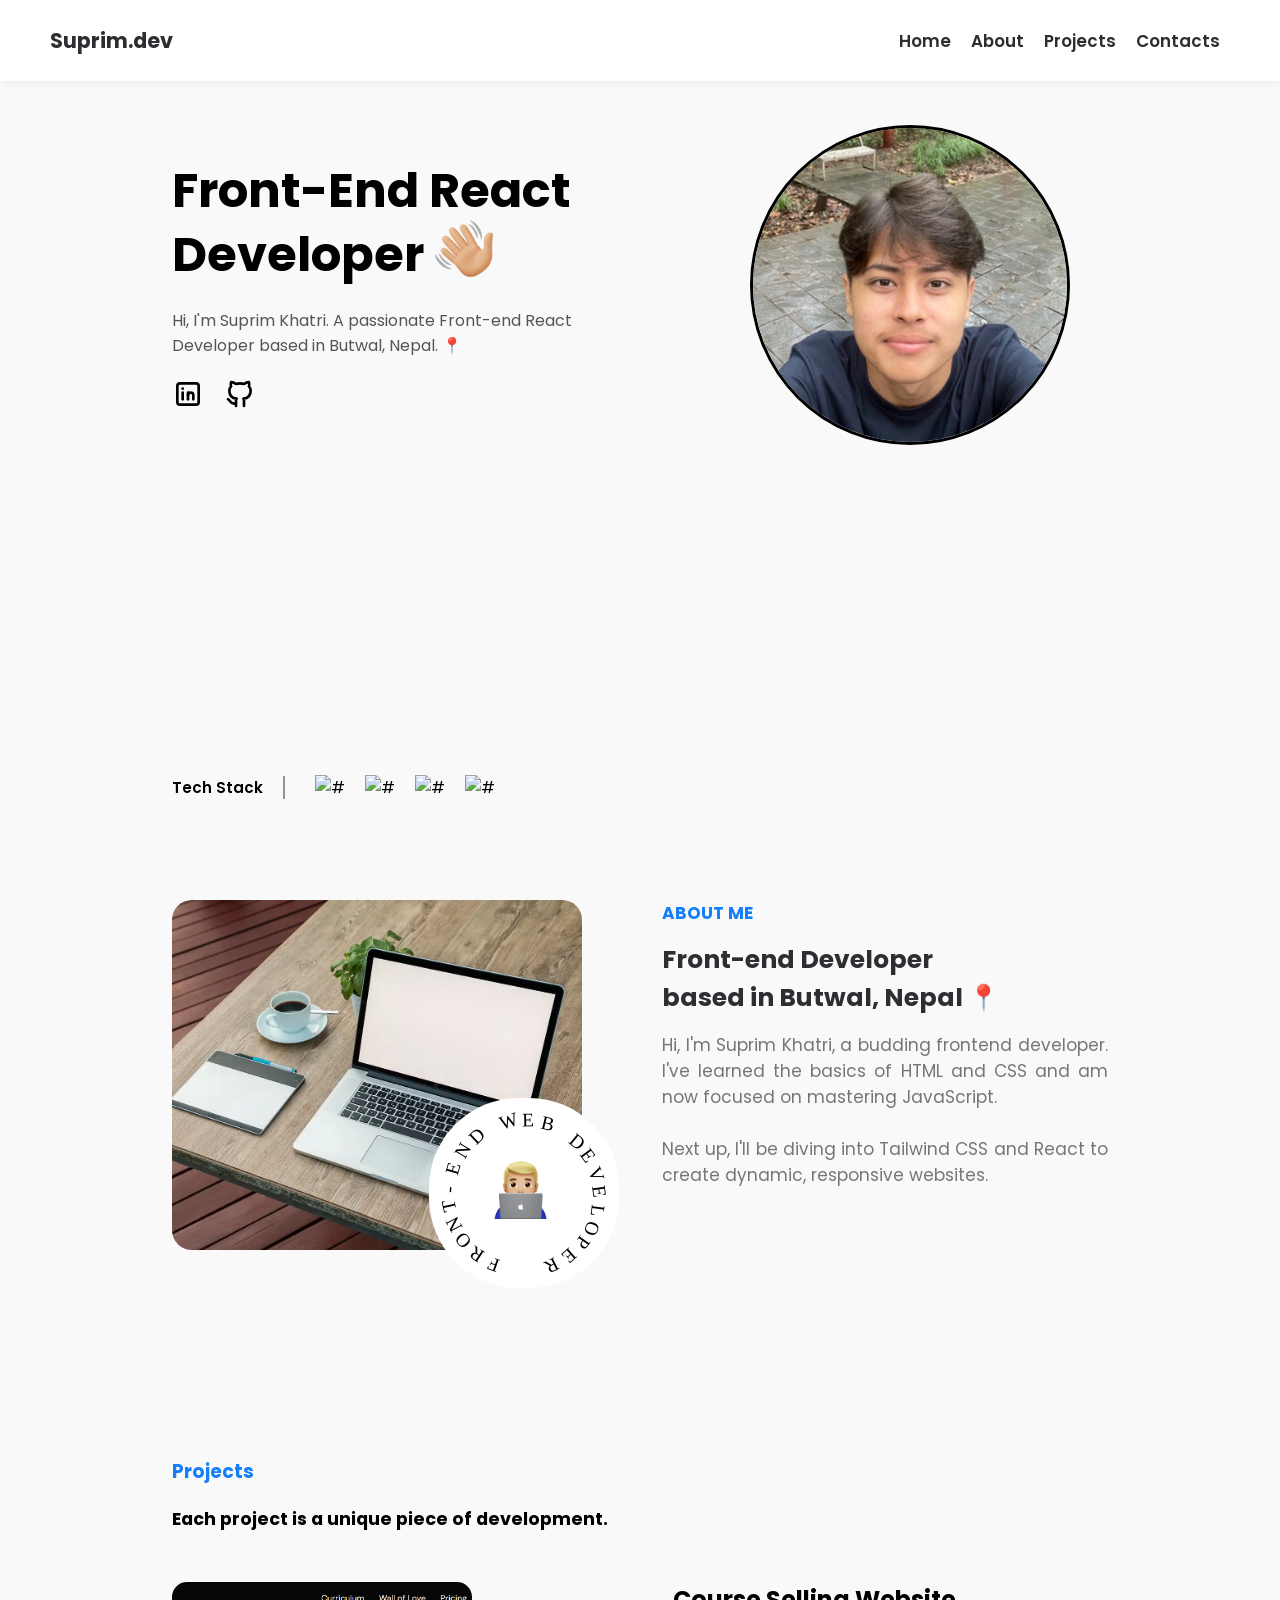
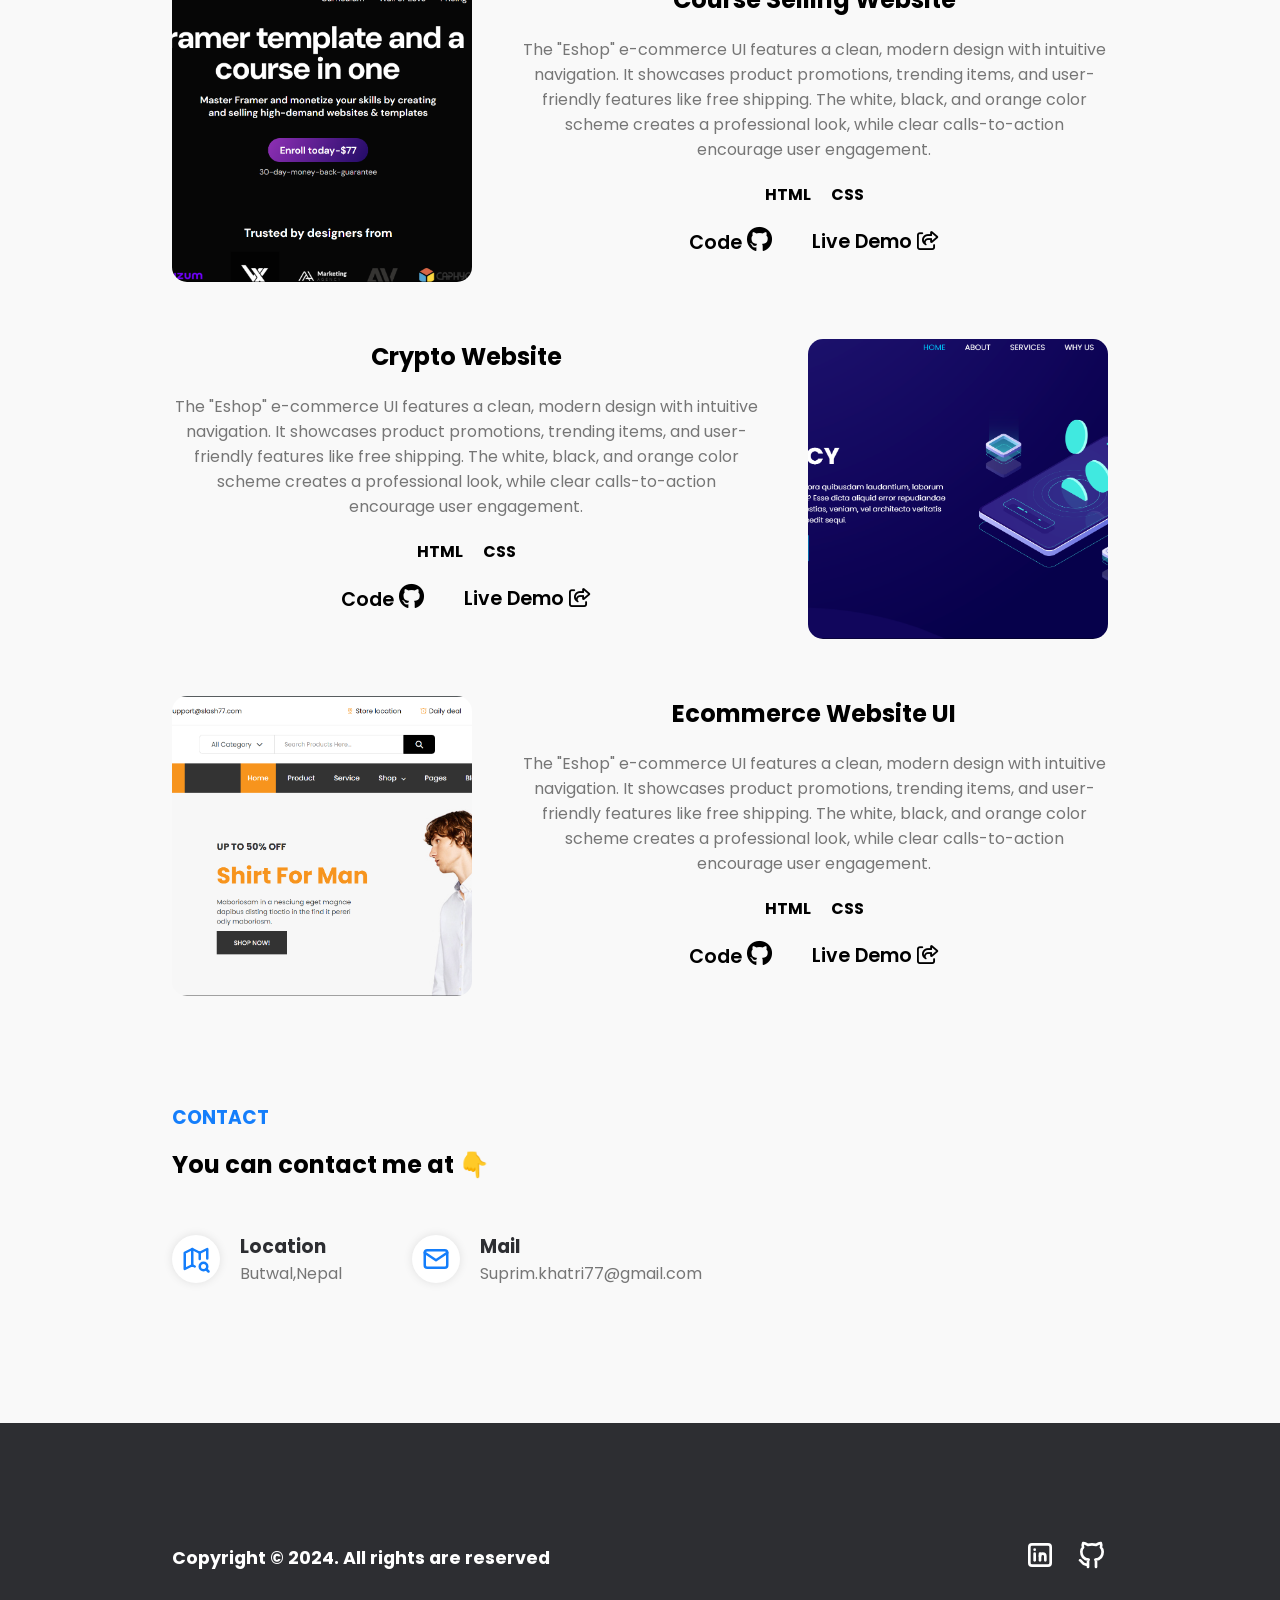
==== commit d27fe3fe: "minor changes" ====
--- a/index.html
+++ b/index.html
@@ -225,7 +225,7 @@
               />
             </div>
             <div class="project-desc">
-              <h2>Ecommerce Website</h2>
+              <h2>Course Selling Website</h2>
               <p>
                 The "Eshop" e-commerce UI features a clean, modern design with
                 intuitive navigation. It showcases product promotions, trending
@@ -243,16 +243,12 @@
               <div class="code-demo">
                 <ul>
                   <li>
-                    <a
-                      href="https://github.com/SuprimKhatri77/Ecommerce-UI-Project"
-                      target="_blank"
+                    <a href="https://github.com/SuprimKhatri77/course"
                       >Code<i class="fa-brands fa-github"></i
                     ></a>
                   </li>
                   <li>
-                    <a
-                      href="https://suprimkhatri77.github.io/Ecommerce-UI-Project/"
-                      target="_blank"
+                    <a href="https://suprimkhatri77course.vercel.app/"
                       >Live Demo<i
                         class="fa-regular fa-share-from-square share-icon"
                       ></i
@@ -264,7 +260,7 @@
           </div>
           <div class="project-content">
             <div class="project-desc">
-              <h2>Starbuck UI</h2>
+              <h2>Crypto Website</h2>
               <p>
                 The "Eshop" e-commerce UI features a clean, modern design with
                 intuitive navigation. It showcases product promotions, trending
@@ -283,14 +279,14 @@
                 <ul>
                   <li>
                     <a
-                      href="https://github.com/SuprimKhatri77/Starbucks-clone"
+                      href="https://github.com/SuprimKhatri77/crypto-website"
                       target="_blank"
                       >Code<i class="fa-brands fa-github"></i
                     ></a>
                   </li>
                   <li>
                     <a
-                      href="https://suprimkhatri77.github.io/Starbucks-clone/"
+                      href="https://crypto-website-ui.vercel.app/"
                       target="_blank"
                       >Live Demo<i
                         class="fa-regular fa-share-from-square share-icon"
@@ -321,7 +317,7 @@
               />
             </div>
             <div class="project-desc">
-              <h2>Library UI</h2>
+              <h2>Ecommerce Website UI</h2>
               <p>
                 The "Eshop" e-commerce UI features a clean, modern design with
                 intuitive navigation. It showcases product promotions, trending
@@ -340,14 +336,14 @@
                 <ul>
                   <li>
                     <a
-                      href="https://github.com/SuprimKhatri77/Project-Library--Using-HTML-and-CSS-only"
+                      href="https://github.com/SuprimKhatri77/Ecommerce-UI-Project"
                       target="_blank"
                       >Code<i class="fa-brands fa-github"></i
                     ></a>
                   </li>
                   <li>
                     <a
-                      href="https://suprimkhatri77.github.io/Project-Library--Using-HTML-and-CSS-only/"
+                      href="https://suprimkhatri77.github.io/Ecommerce-UI-Project/"
                       target="_blank"
                       >Live Demo<i
                         class="fa-regular fa-share-from-square share-icon"
--- a/style.css
+++ b/style.css
@@ -529,7 +529,9 @@
 .project-desc > h2 {
   text-align: center;
 }
-
+.code-demo ul li a {
+  color: #000 !important;
+}
 .made-with ul {
   display: flex;
   gap: 20px;
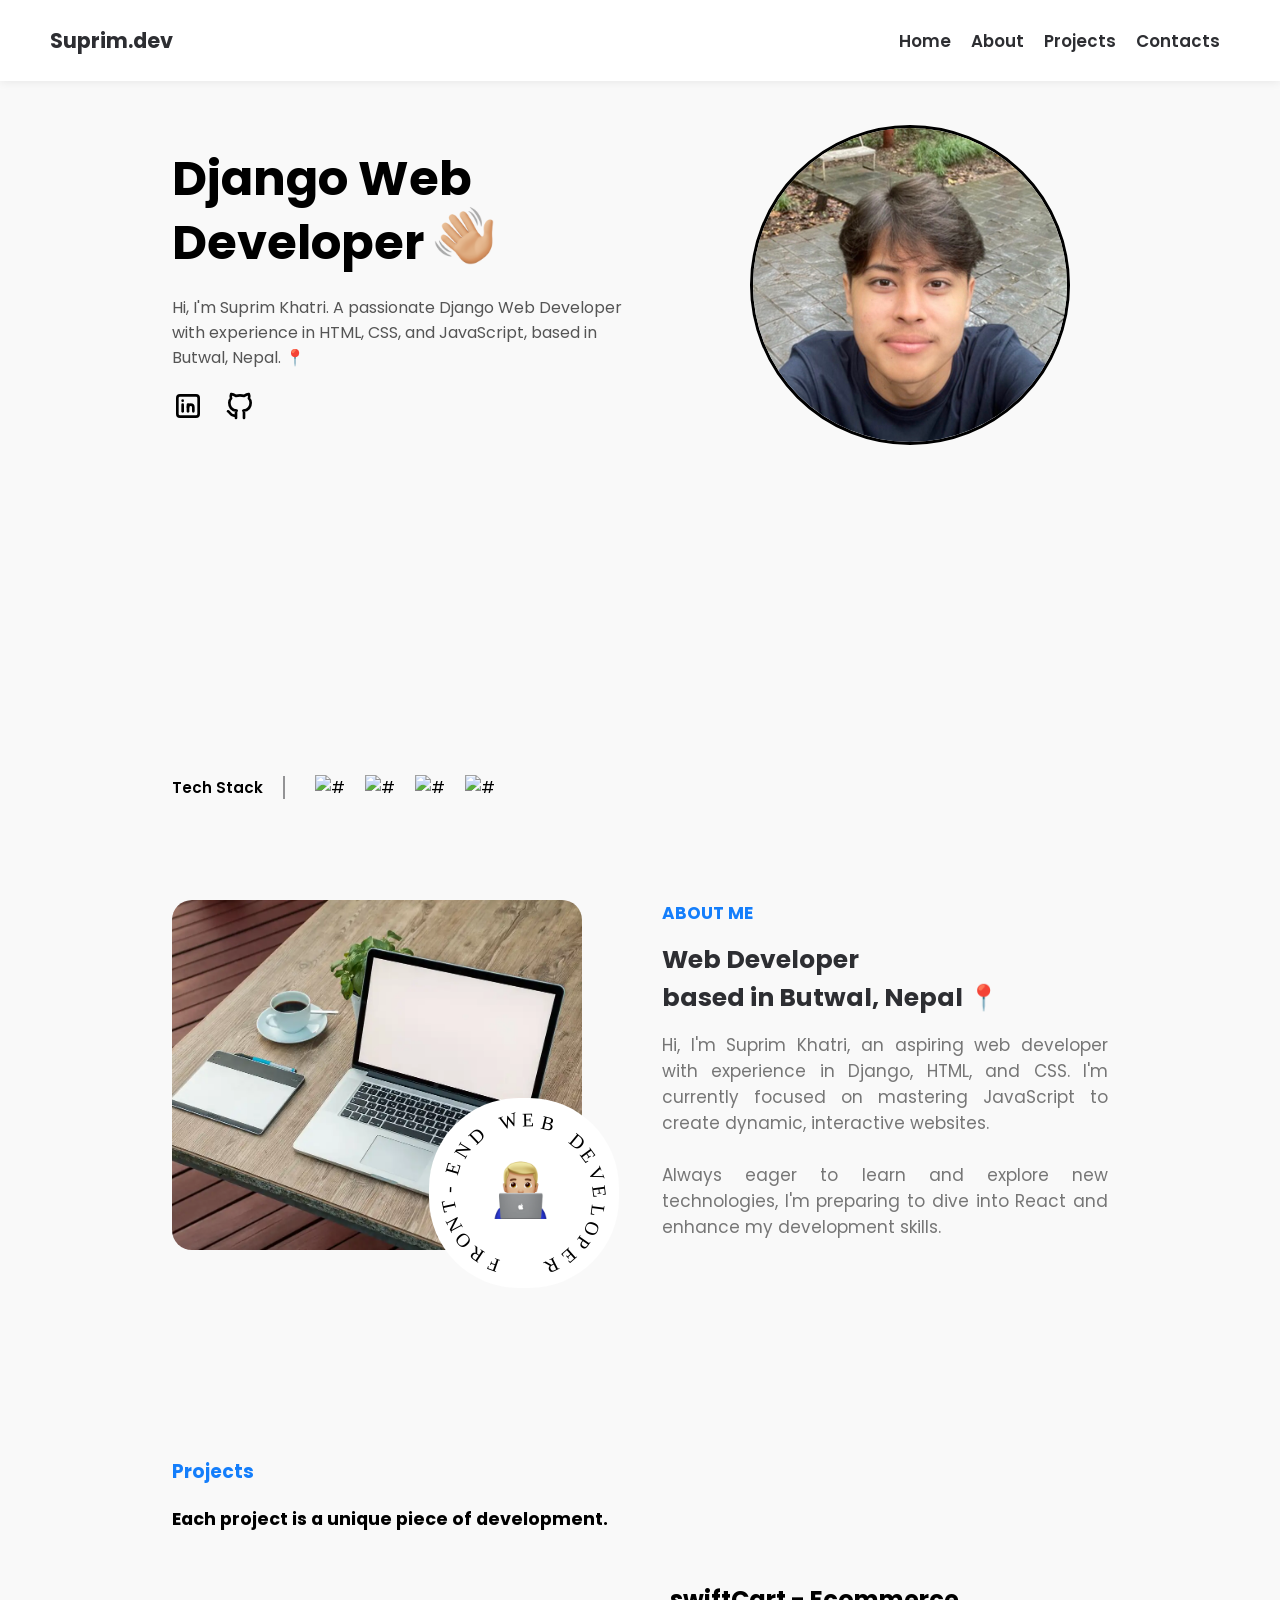
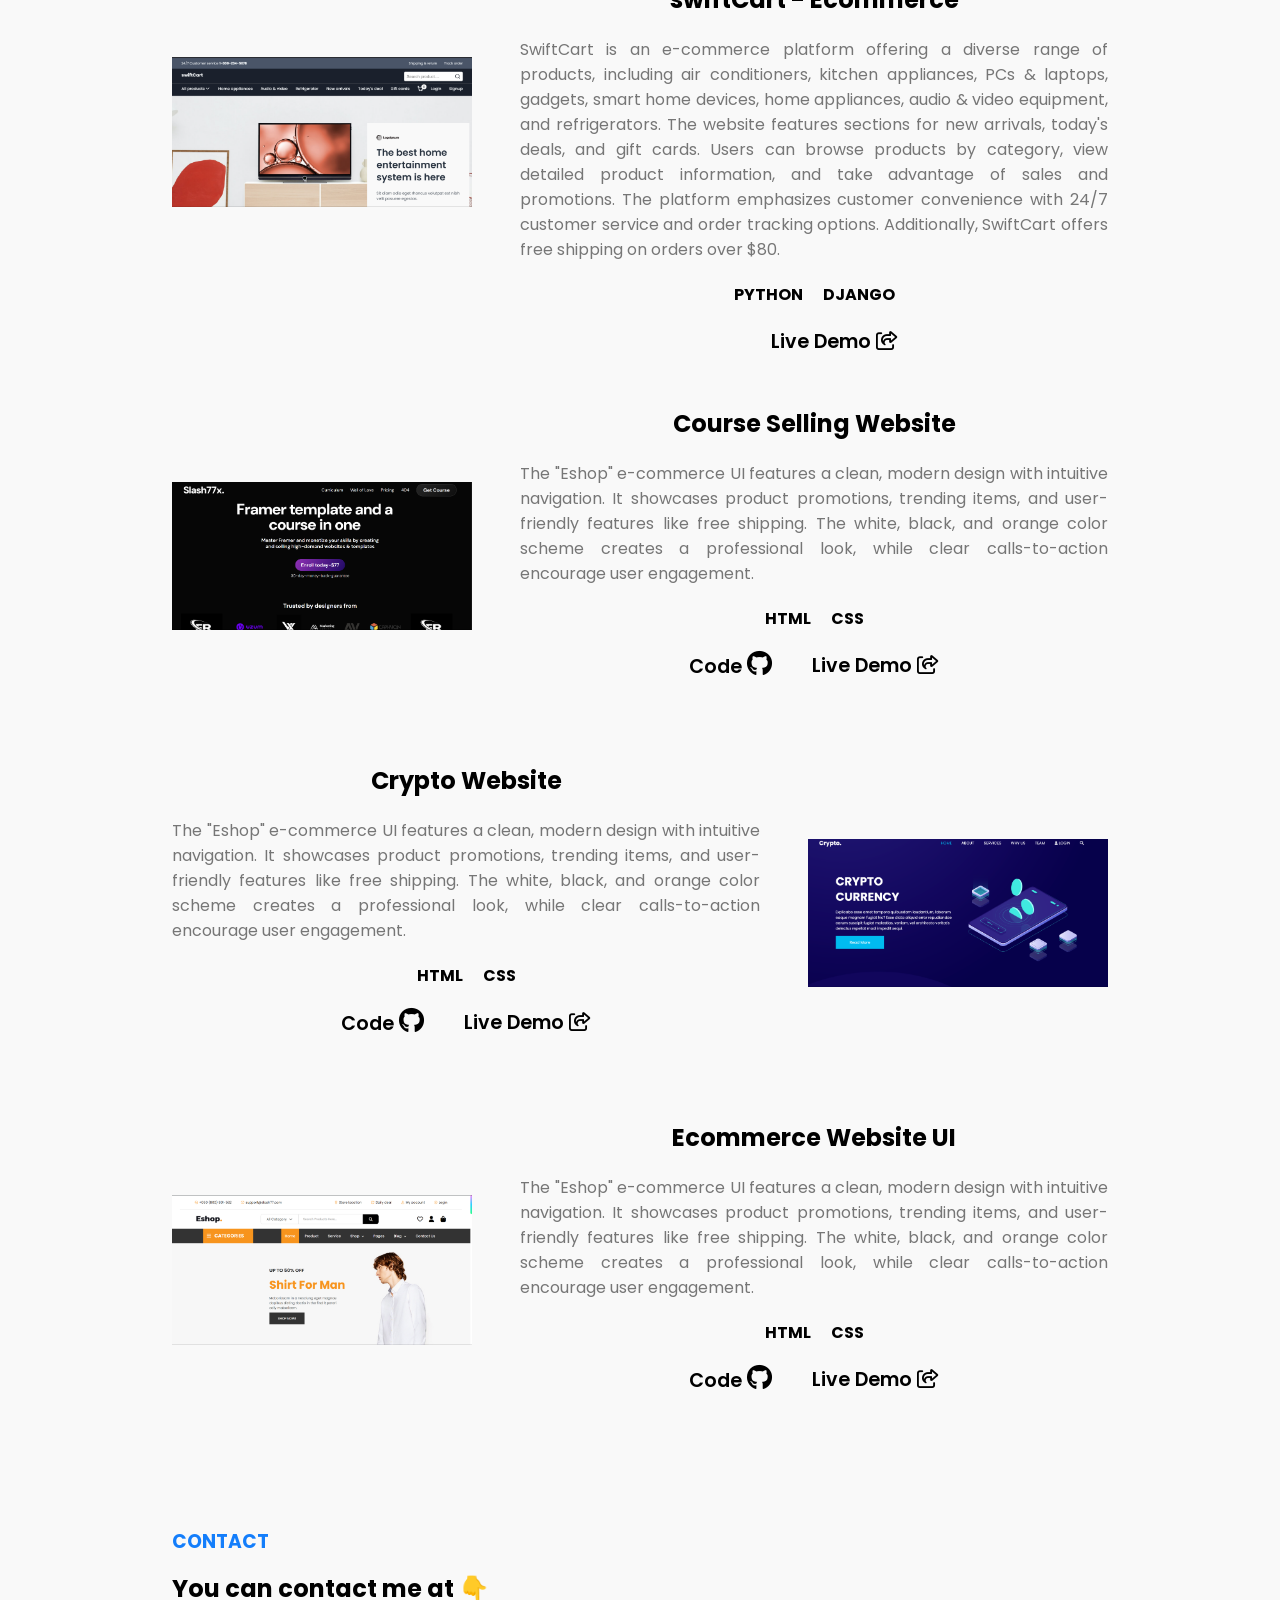
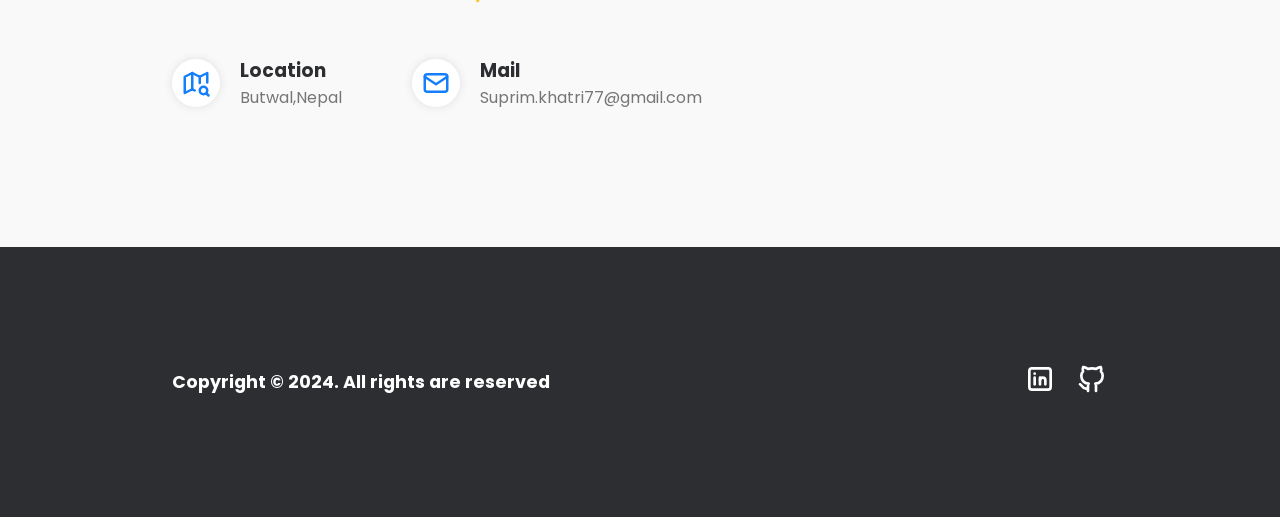
==== commit f5ae97b7: "added new project" ====
--- a/index.html
+++ b/index.html
@@ -62,7 +62,7 @@
           <div class="hero-left">
             <span>
               <h1>
-                Front-End React <br />
+                Django Web <br />
                 Developer
                 <img
                   src="images/waving.1bae5fcfb51082b5c2b4.png"
@@ -73,8 +73,7 @@
               </h1>
             </span>
             <p>
-              Hi, I'm Suprim Khatri. A passionate Front-end React Developer
-              based in Butwal, Nepal. 📍
+              Hi, I'm Suprim Khatri. A passionate Django Web Developer with experience in HTML, CSS, and JavaScript, based in Butwal, Nepal. 📍
             </p>
             <div class="social-links">
               <ul>
@@ -192,15 +191,12 @@
           <div class="text-left">
             <p class="text-about">About me</p>
             <h2 class="intro-head">
-              Front-end Developer <br />
+              Web Developer <br />
               based in Butwal, Nepal 📍
             </h2>
             <p class="about-me-para">
-              Hi, I'm Suprim Khatri, a budding frontend developer. I've learned
-              the basics of HTML and CSS and am now focused on mastering
-              JavaScript.<br /><br />
-              Next up, I'll be diving into Tailwind CSS and React to create
-              dynamic, responsive websites.
+              Hi, I'm Suprim Khatri, an aspiring web developer with experience in Django, HTML, and CSS. I'm currently focused on mastering JavaScript to create dynamic, interactive websites.<br /><br />
+              Always eager to learn and explore new technologies, I'm preparing to dive into React and enhance my development skills.
             </p>
           </div>
         </div>
@@ -217,6 +213,51 @@
           <div class="project-content">
             <div class="project-image">
               <img
+                src="project-images/swiftcart.png"
+                alt="project1"
+                height="300px"
+                width="300px"
+                class="p-img"
+                style="object-fit:contain; object-position: center;"
+              />
+            </div>
+            <div class="project-desc">
+              <h2>swiftCart - Ecommerce</h2>
+              <p>
+                SwiftCart is an e-commerce platform offering a diverse range of products, including air conditioners, kitchen appliances, PCs & laptops, gadgets, smart home devices, home appliances, audio & video equipment, and refrigerators. The website features sections for new arrivals, today's deals, and gift cards. Users can browse products by category, view detailed product information, and take advantage of sales and promotions. The platform emphasizes customer convenience with 24/7 customer service and order tracking options. Additionally, SwiftCart offers free shipping on orders over $80.
+              </p>
+              <div class="made-with">
+                <ul>
+                  <li>Python</li>
+                  <li>Django</li>
+                </ul>
+              </div>
+
+              <div class="code-demo">
+                <ul>
+                  <li>
+                    <a
+                      href="https://github.com/SuprimKhatri77/course"
+                      target="_blank" class="hidden"
+                      >Code<i class="fa-brands fa-github"></i
+                    ></a>
+                  </li>
+                  <li>
+                    <a
+                      href="https://swiftcart.pythonanywhere.com"
+                      target="_blank"
+                      >Live Demo<i
+                        class="fa-regular fa-share-from-square share-icon"
+                      ></i
+                    ></a>
+                  </li>
+                </ul>
+              </div>
+            </div>
+          </div>
+          <div class="project-content">
+            <div class="project-image">
+              <img
                 src="project-images/p1.png"
                 alt="project1"
                 height="300px"
@@ -243,12 +284,16 @@
               <div class="code-demo">
                 <ul>
                   <li>
-                    <a href="https://github.com/SuprimKhatri77/course"
+                    <a
+                      href="https://github.com/SuprimKhatri77/course"
+                      target="_blank"
                       >Code<i class="fa-brands fa-github"></i
                     ></a>
                   </li>
                   <li>
-                    <a href="https://suprimkhatri77course.vercel.app/"
+                    <a
+                      href="https://suprimkhatri77course.vercel.app/"
+                      target="_blank"
                       >Live Demo<i
                         class="fa-regular fa-share-from-square share-icon"
                       ></i
--- a/style.css
+++ b/style.css
@@ -511,7 +511,7 @@
   font-size: 1.1rem;
 }
 .project-image img {
-  object-fit: cover;
+  object-fit: contain;
   object-position: center center;
   border-radius: 15px;
 }
@@ -523,8 +523,11 @@
   gap: 20px;
 }
 .project-desc > p {
-  text-align: center;
+  text-align: justify;
   color: #767676;
+}
+.hidden{
+  display: none;
 }
 .project-desc > h2 {
   text-align: center;
